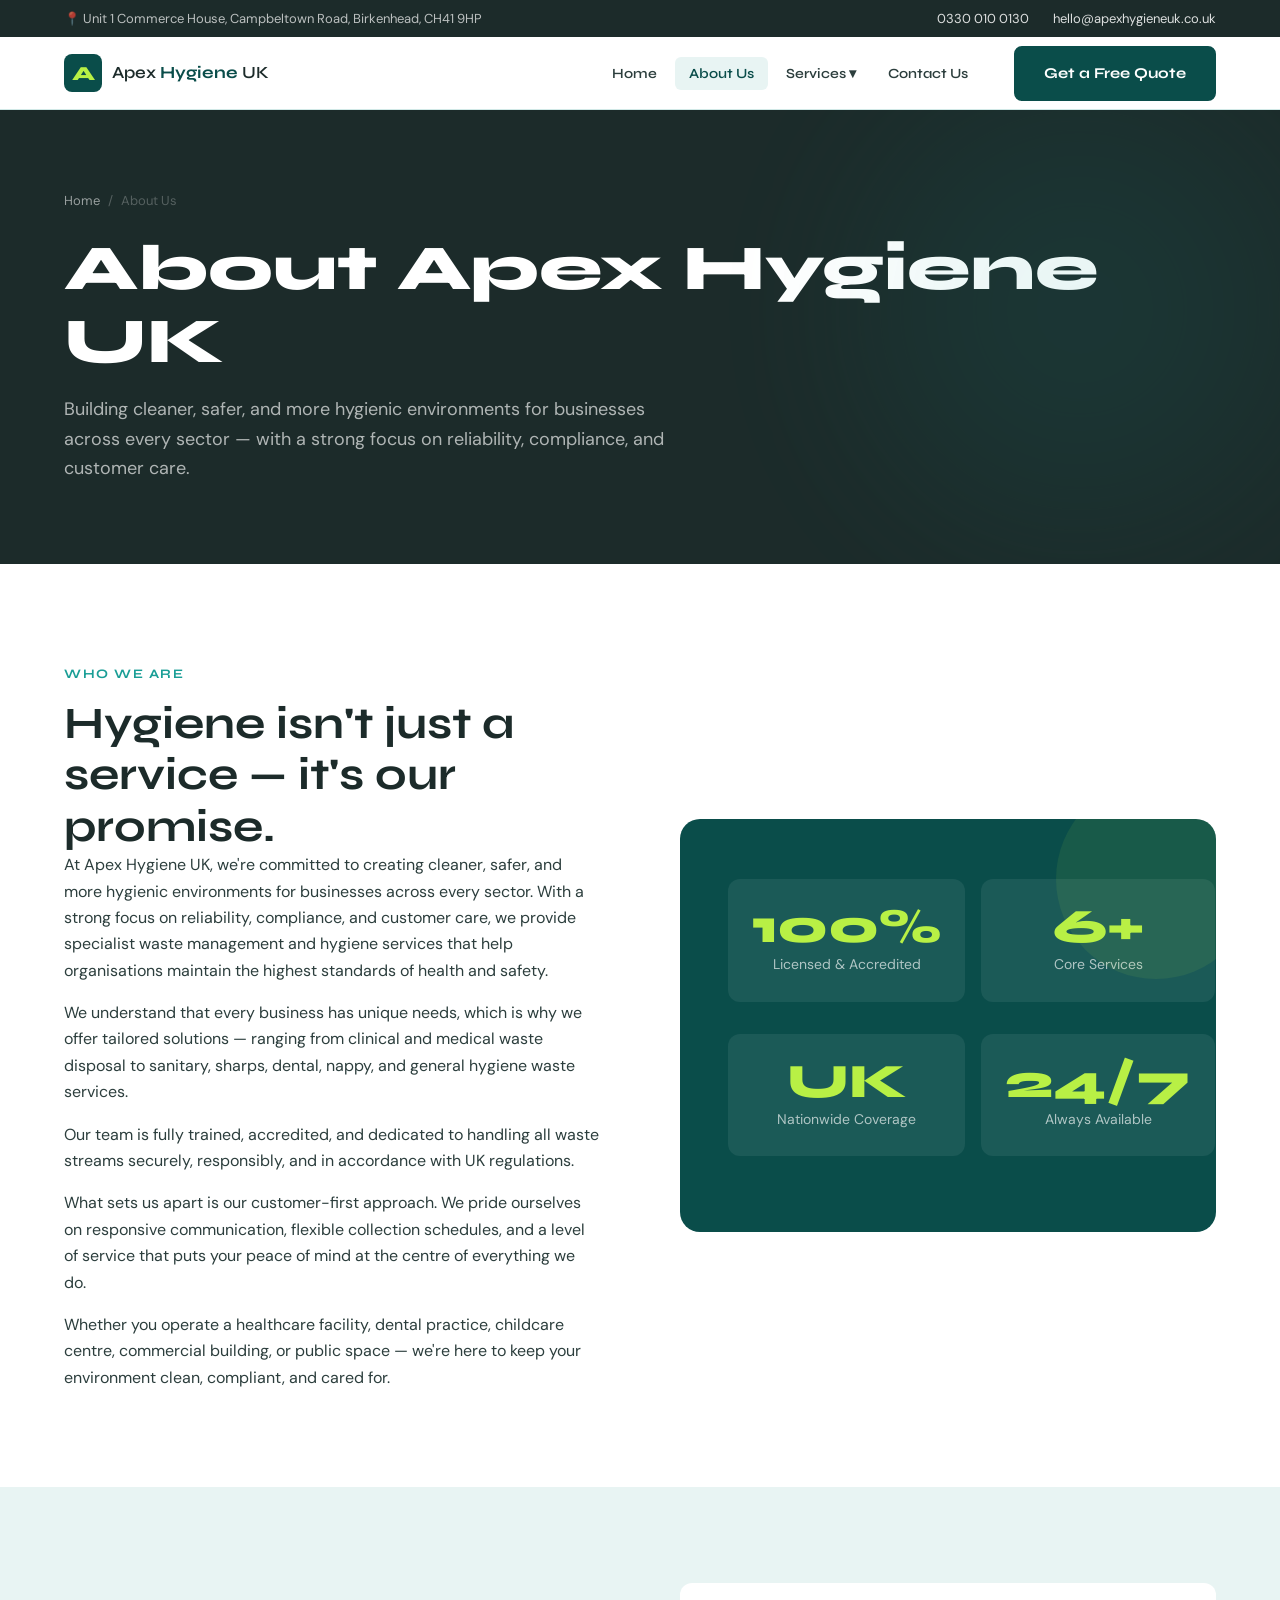
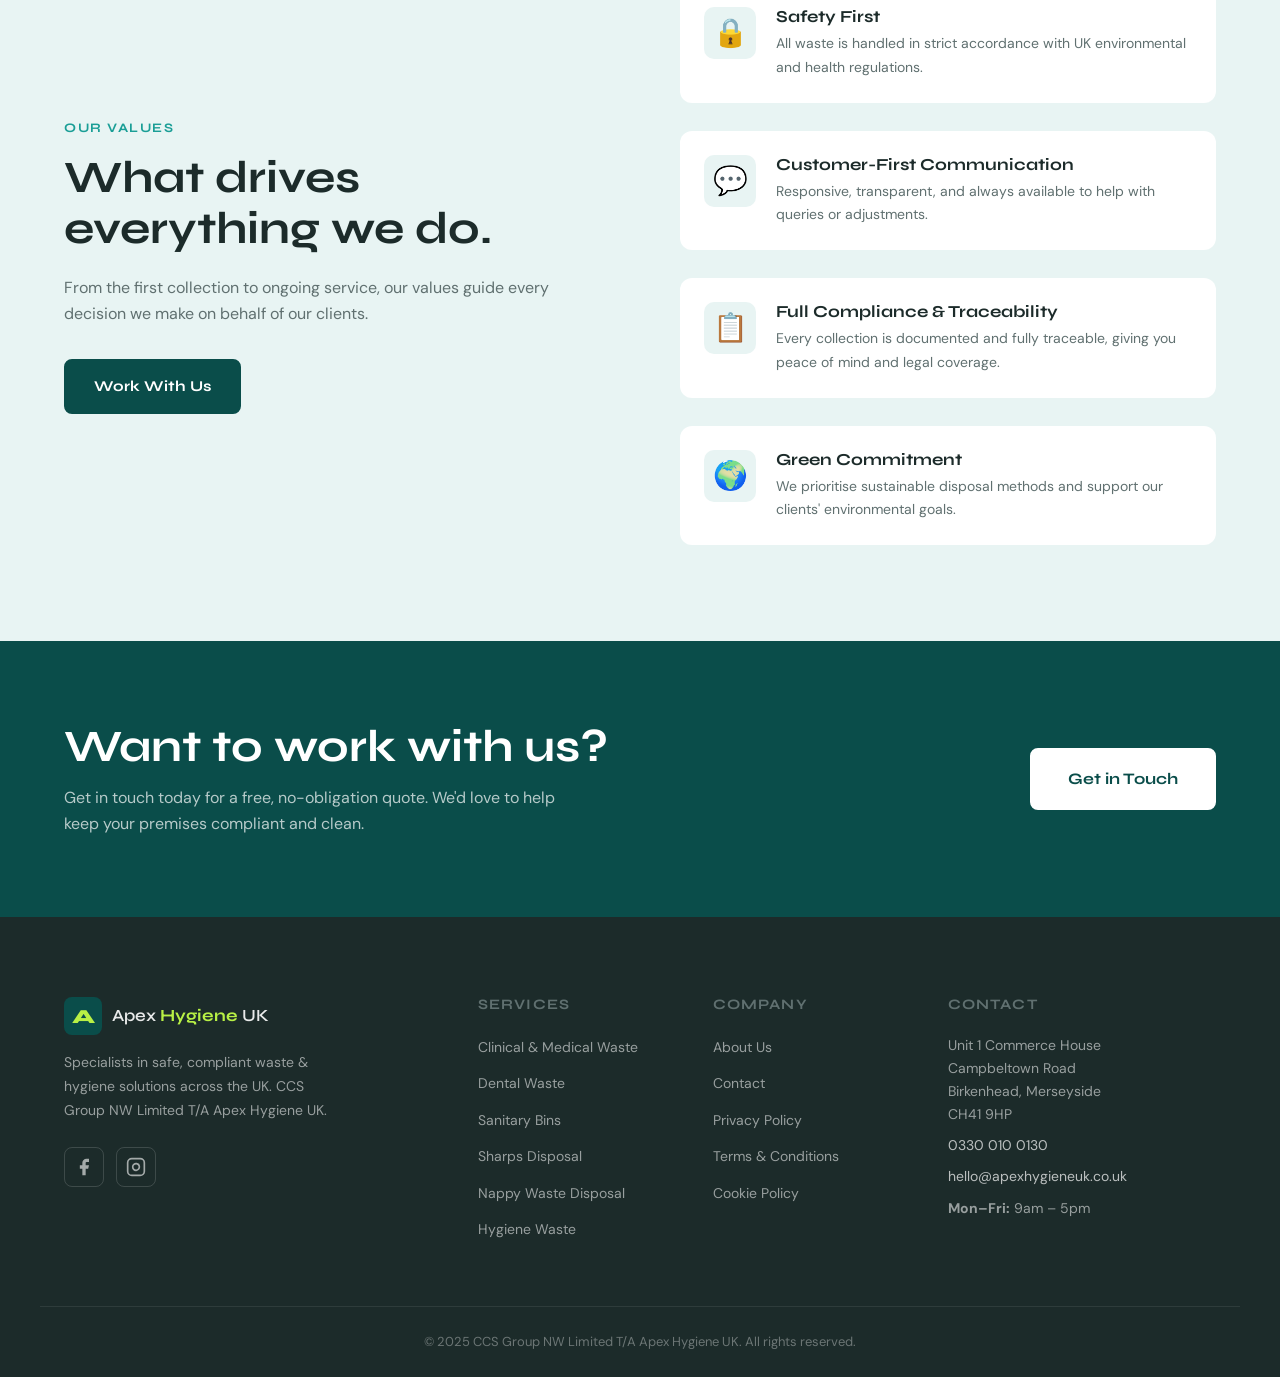
==== pages/about.html @ f3678c31 "Initial commit: Apex Hygiene UK website Static HTML/CSS/JS website with homepage, 6 service pages, a" ====
<!DOCTYPE html>
<html lang="en">
<head>
  <meta charset="UTF-8" />
  <meta name="viewport" content="width=device-width, initial-scale=1.0" />
  <title>About Us – Apex Hygiene UK</title>
  <meta name="description" content="At Apex Hygiene UK, we're committed to creating cleaner, safer, and more hygienic environments for businesses across every sector." />
  <link rel="preconnect" href="https://fonts.googleapis.com" />
  <link rel="preconnect" href="https://fonts.gstatic.com" crossorigin />
  <link href="https://fonts.googleapis.com/css2?family=Syne:wght@400;600;700;800&family=DM+Sans:wght@300;400;500&display=swap" rel="stylesheet" />
  <link rel="stylesheet" href="../css/style.css" />
</head>
<body>

  <div class="topbar">
    <div class="container topbar__inner">
      <span>📍 Unit 1 Commerce House, Campbeltown Road, Birkenhead, CH41 9HP</span>
      <span class="topbar__right">
        <a href="tel:03300100130">0330 010 0130</a>
        <a href="mailto:hello@apexhygieneuk.co.uk">hello@apexhygieneuk.co.uk</a>
      </span>
    </div>
  </div>

  <header class="header" id="header">
    <div class="container header__inner">
      <a href="../index.html" class="logo">
        <span class="logo__mark">A</span>
        <span class="logo__text">Apex <strong>Hygiene</strong> UK</span>
      </a>
      <nav class="nav" id="nav">
        <ul class="nav__list">
          <li><a href="../index.html" class="nav__link">Home</a></li>
          <li><a href="about.html" class="nav__link active">About Us</a></li>
          <li class="nav__dropdown">
            <button class="nav__link nav__drop-btn">Services <span>▾</span></button>
            <ul class="dropdown">
              <li><a href="clinical-medical-waste.html">Clinical &amp; Medical Waste</a></li>
              <li><a href="dental-waste.html">Dental Waste</a></li>
              <li><a href="sanitary-bins.html">Sanitary Bins</a></li>
              <li><a href="sharps-disposal.html">Sharps Disposal</a></li>
              <li><a href="nappy-waste.html">Nappy Waste Disposal</a></li>
              <li><a href="hygiene-waste.html">Hygiene Waste</a></li>
            </ul>
          </li>
          <li><a href="contact.html" class="nav__link">Contact Us</a></li>
        </ul>
      </nav>
      <a href="contact.html" class="btn btn--primary">Get a Free Quote</a>
      <button class="hamburger" id="hamburger" aria-label="Open menu">
        <span></span><span></span><span></span>
      </button>
    </div>
  </header>

  <section class="page-hero">
    <div class="container">
      <div class="breadcrumb">
        <a href="../index.html">Home</a>
        <span>/</span>
        <span>About Us</span>
      </div>
      <h1>About Apex Hygiene UK</h1>
      <p>Building cleaner, safer, and more hygienic environments for businesses across every sector — with a strong focus on reliability, compliance, and customer care.</p>
    </div>
  </section>

  <section class="about-section">
    <div class="container">
      <div class="about-grid animate-in">
        <div class="about-text">
          <span class="eyebrow">Who We Are</span>
          <h2>Hygiene isn't just a service — it's our promise.</h2>
          <p>At Apex Hygiene UK, we're committed to creating cleaner, safer, and more hygienic environments for businesses across every sector. With a strong focus on reliability, compliance, and customer care, we provide specialist waste management and hygiene services that help organisations maintain the highest standards of health and safety.</p>
          <p>We understand that every business has unique needs, which is why we offer tailored solutions — ranging from clinical and medical waste disposal to sanitary, sharps, dental, nappy, and general hygiene waste services.</p>
          <p>Our team is fully trained, accredited, and dedicated to handling all waste streams securely, responsibly, and in accordance with UK regulations.</p>
          <p>What sets us apart is our customer-first approach. We pride ourselves on responsive communication, flexible collection schedules, and a level of service that puts your peace of mind at the centre of everything we do.</p>
          <p>Whether you operate a healthcare facility, dental practice, childcare centre, commercial building, or public space — we're here to keep your environment clean, compliant, and cared for.</p>
        </div>
        <div class="about-visual">
          <div class="about-stats-row">
            <div class="about-visual__stat">
              <strong>100%</strong>
              <span>Licensed &amp; Accredited</span>
            </div>
            <div class="about-visual__stat">
              <strong>6+</strong>
              <span>Core Services</span>
            </div>
            <div class="about-visual__stat">
              <strong>UK</strong>
              <span>Nationwide Coverage</span>
            </div>
            <div class="about-visual__stat">
              <strong>24/7</strong>
              <span>Always Available</span>
            </div>
          </div>
        </div>
      </div>
    </div>
  </section>

  <section class="section why-us">
    <div class="container why-us__inner">
      <div class="why-us__text">
        <span class="eyebrow">Our Values</span>
        <h2>What drives everything we do.</h2>
        <p>From the first collection to ongoing service, our values guide every decision we make on behalf of our clients.</p>
        <a href="contact.html" class="btn btn--primary">Work With Us</a>
      </div>
      <div class="why-us__features">
        <div class="feature animate-in">
          <div class="feature__icon">🔒</div>
          <div>
            <h4>Safety First</h4>
            <p>All waste is handled in strict accordance with UK environmental and health regulations.</p>
          </div>
        </div>
        <div class="feature animate-in">
          <div class="feature__icon">💬</div>
          <div>
            <h4>Customer-First Communication</h4>
            <p>Responsive, transparent, and always available to help with queries or adjustments.</p>
          </div>
        </div>
        <div class="feature animate-in">
          <div class="feature__icon">📋</div>
          <div>
            <h4>Full Compliance &amp; Traceability</h4>
            <p>Every collection is documented and fully traceable, giving you peace of mind and legal coverage.</p>
          </div>
        </div>
        <div class="feature animate-in">
          <div class="feature__icon">🌍</div>
          <div>
            <h4>Green Commitment</h4>
            <p>We prioritise sustainable disposal methods and support our clients' environmental goals.</p>
          </div>
        </div>
      </div>
    </div>
  </section>

  <section class="cta-banner">
    <div class="container cta-banner__inner">
      <div>
        <h2>Want to work with us?</h2>
        <p>Get in touch today for a free, no-obligation quote. We'd love to help keep your premises compliant and clean.</p>
      </div>
      <a href="contact.html" class="btn btn--white btn--lg">Get in Touch</a>
    </div>
  </section>

  <footer class="footer">
    <div class="container footer__inner">
      <div class="footer__brand">
        <a href="../index.html" class="logo logo--light">
          <span class="logo__mark">A</span>
          <span class="logo__text">Apex <strong>Hygiene</strong> UK</span>
        </a>
        <p>Specialists in safe, compliant waste &amp; hygiene solutions across the UK. CCS Group NW Limited T/A Apex Hygiene UK.</p>
        <div class="footer__social">
          <a href="https://facebook.com/" target="_blank" rel="noopener" aria-label="Facebook">
            <svg width="20" height="20" viewBox="0 0 24 24" fill="currentColor"><path d="M18 2h-3a5 5 0 00-5 5v3H7v4h3v8h4v-8h3l1-4h-4V7a1 1 0 011-1h3z"/></svg>
          </a>
          <a href="https://instagram.com/" target="_blank" rel="noopener" aria-label="Instagram">
            <svg width="20" height="20" viewBox="0 0 24 24" fill="none" stroke="currentColor" stroke-width="2"><rect x="2" y="2" width="20" height="20" rx="5" ry="5"/><path d="M16 11.37A4 4 0 1112.63 8 4 4 0 0116 11.37z"/><line x1="17.5" y1="6.5" x2="17.51" y2="6.5"/></svg>
          </a>
        </div>
      </div>
      <div class="footer__col">
        <h5>Services</h5>
        <ul>
          <li><a href="clinical-medical-waste.html">Clinical &amp; Medical Waste</a></li>
          <li><a href="dental-waste.html">Dental Waste</a></li>
          <li><a href="sanitary-bins.html">Sanitary Bins</a></li>
          <li><a href="sharps-disposal.html">Sharps Disposal</a></li>
          <li><a href="nappy-waste.html">Nappy Waste Disposal</a></li>
          <li><a href="hygiene-waste.html">Hygiene Waste</a></li>
        </ul>
      </div>
      <div class="footer__col">
        <h5>Company</h5>
        <ul>
          <li><a href="about.html">About Us</a></li>
          <li><a href="contact.html">Contact</a></li>
          <li><a href="privacy-policy.html">Privacy Policy</a></li>
          <li><a href="terms.html">Terms &amp; Conditions</a></li>
          <li><a href="cookie-policy.html">Cookie Policy</a></li>
        </ul>
      </div>
      <div class="footer__col">
        <h5>Contact</h5>
        <address>
          <p>Unit 1 Commerce House<br />Campbeltown Road<br />Birkenhead, Merseyside<br />CH41 9HP</p>
          <p><a href="tel:03300100130">0330 010 0130</a></p>
          <p><a href="mailto:hello@apexhygieneuk.co.uk">hello@apexhygieneuk.co.uk</a></p>
          <p><strong>Mon–Fri:</strong> 9am – 5pm</p>
        </address>
      </div>
    </div>
    <div class="footer__bottom">
      <div class="container">
        <p>© 2025 CCS Group NW Limited T/A Apex Hygiene UK. All rights reserved.</p>
      </div>
    </div>
  </footer>

  <script src="../js/main.js"></script>
</body>
</html>
---- css/style.css ----
/* ============================================
   APEX HYGIENE UK — Main Stylesheet
   Aesthetic: Clean authority meets environmental trust
   Fonts: Syne (headings) + DM Sans (body)
   Palette: Deep teal / slate / white / lime accent
============================================ */

:root {
  --teal:       #0a4d4a;
  --teal-mid:   #0d6b66;
  --teal-light: #1a9e96;
  --lime:       #b8f045;
  --slate:      #1c2b2a;
  --mist:       #e8f4f3;
  --white:      #ffffff;
  --text:       #2c3e3d;
  --text-muted: #607070;
  --border:     #d0e8e6;

  --font-display: 'Syne', sans-serif;
  --font-body:    'DM Sans', sans-serif;

  --radius:   12px;
  --radius-lg: 20px;
  --shadow:   0 4px 24px rgba(10,77,74,0.10);
  --shadow-lg: 0 16px 56px rgba(10,77,74,0.16);

  --max-w: 1200px;
  --transition: 0.22s ease;
}

/* RESET */
*, *::before, *::after { box-sizing: border-box; margin: 0; padding: 0; }
html { scroll-behavior: smooth; }
body {
  font-family: var(--font-body);
  font-size: 16px;
  line-height: 1.65;
  color: var(--text);
  background: var(--white);
  -webkit-font-smoothing: antialiased;
}
img { display: block; max-width: 100%; }
a { color: inherit; text-decoration: none; }
address { font-style: normal; }
ul { list-style: none; }

/* UTILS */
.container {
  width: 100%;
  max-width: var(--max-w);
  margin: 0 auto;
  padding: 0 24px;
}
.section { padding: 96px 0; }
.eyebrow {
  display: inline-block;
  font-family: var(--font-display);
  font-size: 13px;
  font-weight: 700;
  letter-spacing: 0.12em;
  text-transform: uppercase;
  color: var(--teal-light);
  margin-bottom: 12px;
}
.section__header {
  text-align: center;
  max-width: 640px;
  margin: 0 auto 64px;
}
.section__header h2 { margin-bottom: 16px; }
.section__header p { color: var(--text-muted); font-size: 17px; }

/* TYPOGRAPHY */
h1, h2, h3, h4, h5 {
  font-family: var(--font-display);
  line-height: 1.15;
  color: var(--slate);
}
h1 { font-size: clamp(2.4rem, 5vw, 4rem); font-weight: 800; }
h2 { font-size: clamp(1.8rem, 3.5vw, 2.8rem); font-weight: 700; }
h3 { font-size: 1.25rem; font-weight: 700; }
h4 { font-size: 1.05rem; font-weight: 700; }
h5 { font-size: 0.9rem; font-weight: 700; letter-spacing: 0.08em; text-transform: uppercase; color: var(--text-muted); margin-bottom: 20px; }
p { margin-bottom: 1em; }
p:last-child { margin-bottom: 0; }

/* BUTTONS */
.btn {
  display: inline-flex;
  align-items: center;
  gap: 8px;
  font-family: var(--font-display);
  font-size: 15px;
  font-weight: 700;
  padding: 13px 28px;
  border-radius: 8px;
  border: 2px solid transparent;
  cursor: pointer;
  transition: all var(--transition);
  text-decoration: none;
  white-space: nowrap;
}
.btn--primary {
  background: var(--teal);
  color: var(--white);
  border-color: var(--teal);
}
.btn--primary:hover {
  background: var(--teal-mid);
  border-color: var(--teal-mid);
  transform: translateY(-1px);
  box-shadow: 0 8px 24px rgba(10,77,74,0.25);
}
.btn--ghost {
  background: transparent;
  color: var(--teal);
  border-color: var(--teal);
}
.btn--ghost:hover {
  background: var(--teal);
  color: var(--white);
  transform: translateY(-1px);
}
.btn--white {
  background: var(--white);
  color: var(--teal);
  border-color: var(--white);
}
.btn--white:hover {
  background: var(--lime);
  border-color: var(--lime);
  transform: translateY(-1px);
}
.btn--lg { padding: 16px 36px; font-size: 16px; }

/* ============================================
   TOP BAR
============================================ */
.topbar {
  background: var(--slate);
  color: rgba(255,255,255,0.7);
  font-size: 13px;
  padding: 8px 0;
}
.topbar__inner {
  display: flex;
  justify-content: space-between;
  align-items: center;
  flex-wrap: wrap;
  gap: 8px;
}
.topbar__right { display: flex; gap: 24px; }
.topbar a { color: rgba(255,255,255,0.85); }
.topbar a:hover { color: var(--lime); }

/* ============================================
   HEADER / NAV
============================================ */
.header {
  position: sticky;
  top: 0;
  z-index: 100;
  background: var(--white);
  border-bottom: 1px solid var(--border);
  transition: box-shadow var(--transition);
}
.header.scrolled { box-shadow: var(--shadow); }
.header__inner {
  display: flex;
  align-items: center;
  gap: 32px;
  height: 72px;
}

/* Logo */
.logo {
  display: flex;
  align-items: center;
  gap: 10px;
  text-decoration: none;
  flex-shrink: 0;
}
.logo__mark {
  width: 38px; height: 38px;
  background: var(--teal);
  color: var(--lime);
  font-family: var(--font-display);
  font-size: 20px;
  font-weight: 800;
  display: flex;
  align-items: center;
  justify-content: center;
  border-radius: 8px;
}
.logo__text {
  font-family: var(--font-display);
  font-size: 17px;
  font-weight: 600;
  color: var(--slate);
}
.logo__text strong { color: var(--teal); }
.logo--light .logo__text { color: rgba(255,255,255,0.9); }
.logo--light .logo__text strong { color: var(--lime); }

/* Nav */
.nav { margin-left: auto; }
.nav__list {
  display: flex;
  align-items: center;
  gap: 4px;
}
.nav__link {
  font-family: var(--font-display);
  font-size: 14px;
  font-weight: 600;
  color: var(--text);
  padding: 8px 14px;
  border-radius: 6px;
  transition: all var(--transition);
  background: none;
  border: none;
  cursor: pointer;
}
.nav__link:hover, .nav__link.active {
  color: var(--teal);
  background: var(--mist);
}

/* Dropdown */
.nav__dropdown { position: relative; }
.dropdown {
  position: absolute;
  top: calc(100% + 8px);
  left: 0;
  min-width: 220px;
  background: var(--white);
  border: 1px solid var(--border);
  border-radius: var(--radius);
  box-shadow: var(--shadow-lg);
  padding: 8px;
  opacity: 0;
  visibility: hidden;
  transform: translateY(-8px);
  transition: all var(--transition);
  z-index: 200;
}
.nav__dropdown:hover .dropdown,
.nav__dropdown:focus-within .dropdown {
  opacity: 1;
  visibility: visible;
  transform: translateY(0);
}
.dropdown li a {
  display: block;
  padding: 10px 14px;
  font-size: 14px;
  font-weight: 500;
  color: var(--text);
  border-radius: 6px;
  transition: all var(--transition);
}
.dropdown li a:hover {
  background: var(--mist);
  color: var(--teal);
}

.hamburger {
  display: none;
  flex-direction: column;
  gap: 5px;
  background: none;
  border: none;
  cursor: pointer;
  padding: 4px;
  margin-left: auto;
}
.hamburger span {
  display: block;
  width: 24px;
  height: 2px;
  background: var(--slate);
  border-radius: 2px;
  transition: all var(--transition);
}

/* ============================================
   HERO
============================================ */
.hero {
  position: relative;
  min-height: 90vh;
  display: flex;
  align-items: center;
  overflow: hidden;
  background: var(--slate);
  color: var(--white);
}
.hero__bg {
  position: absolute;
  inset: 0;
  overflow: hidden;
}
.hero__shape {
  position: absolute;
  border-radius: 50%;
  filter: blur(80px);
  opacity: 0.18;
}
.hero__shape--1 {
  width: 700px; height: 700px;
  background: var(--teal-light);
  top: -200px; right: -100px;
}
.hero__shape--2 {
  width: 500px; height: 500px;
  background: var(--lime);
  bottom: -200px; left: -100px;
}
.hero__grid {
  position: absolute;
  inset: 0;
  background-image:
    linear-gradient(rgba(255,255,255,0.03) 1px, transparent 1px),
    linear-gradient(90deg, rgba(255,255,255,0.03) 1px, transparent 1px);
  background-size: 60px 60px;
}
.hero__inner {
  position: relative;
  z-index: 2;
  padding: 120px 24px 100px;
  max-width: 780px;
}
.hero__badge {
  display: inline-flex;
  align-items: center;
  gap: 8px;
  background: rgba(184,240,69,0.12);
  border: 1px solid rgba(184,240,69,0.3);
  color: var(--lime);
  font-size: 13px;
  font-weight: 600;
  padding: 6px 16px;
  border-radius: 100px;
  margin-bottom: 28px;
  animation: fadeUp 0.6s ease both;
}
.hero__title {
  color: var(--white);
  margin-bottom: 24px;
  animation: fadeUp 0.6s 0.1s ease both;
}
.hero__title em {
  font-style: normal;
  color: var(--lime);
}
.hero__sub {
  font-size: 18px;
  color: rgba(255,255,255,0.72);
  max-width: 560px;
  margin-bottom: 40px;
  animation: fadeUp 0.6s 0.2s ease both;
}
.hero__ctas {
  display: flex;
  gap: 16px;
  flex-wrap: wrap;
  margin-bottom: 64px;
  animation: fadeUp 0.6s 0.3s ease both;
}
.hero__stats {
  display: flex;
  gap: 48px;
  flex-wrap: wrap;
  animation: fadeUp 0.6s 0.4s ease both;
}
.stat {
  display: flex;
  flex-direction: column;
}
.stat strong {
  font-family: var(--font-display);
  font-size: 2rem;
  font-weight: 800;
  color: var(--lime);
  line-height: 1;
}
.stat span {
  font-size: 13px;
  color: rgba(255,255,255,0.55);
  margin-top: 4px;
}
.hero__scroll {
  position: absolute;
  bottom: 40px;
  right: 48px;
  display: flex;
  flex-direction: column;
  align-items: center;
  gap: 10px;
  color: rgba(255,255,255,0.4);
  font-size: 11px;
  font-weight: 600;
  letter-spacing: 0.1em;
  text-transform: uppercase;
  z-index: 2;
}
.hero__scroll-line {
  width: 1px;
  height: 48px;
  background: linear-gradient(to bottom, rgba(255,255,255,0.4), transparent);
  animation: scrollLine 1.8s ease-in-out infinite;
}
@keyframes scrollLine {
  0%, 100% { transform: scaleY(1); opacity: 0.4; }
  50% { transform: scaleY(1.3); opacity: 0.9; }
}

/* ============================================
   SERVICES
============================================ */
.services { background: var(--white); }
.services__grid {
  display: grid;
  grid-template-columns: repeat(3, 1fr);
  gap: 24px;
}
.service-card {
  display: flex;
  flex-direction: column;
  padding: 36px 32px;
  border: 1px solid var(--border);
  border-radius: var(--radius-lg);
  background: var(--white);
  transition: all var(--transition);
  text-decoration: none;
  color: var(--text);
  position: relative;
  overflow: hidden;
}
.service-card::before {
  content: '';
  position: absolute;
  bottom: 0; left: 0; right: 0;
  height: 3px;
  background: var(--teal-light);
  transform: scaleX(0);
  transition: transform var(--transition);
  transform-origin: left;
}
.service-card:hover {
  box-shadow: var(--shadow-lg);
  transform: translateY(-4px);
  border-color: var(--teal-light);
}
.service-card:hover::before { transform: scaleX(1); }
.service-card--accent {
  background: var(--teal);
  border-color: var(--teal);
  color: var(--white);
}
.service-card--accent h3 { color: var(--white); }
.service-card--accent p { color: rgba(255,255,255,0.75); }
.service-card--accent .service-card__link { color: var(--lime); }
.service-card--accent::before { background: var(--lime); }
.service-card__icon {
  font-size: 32px;
  margin-bottom: 20px;
}
.service-card h3 { margin-bottom: 12px; }
.service-card p { font-size: 15px; color: var(--text-muted); flex: 1; margin-bottom: 20px; }
.service-card--accent p { color: rgba(255,255,255,0.75); }
.service-card__link {
  font-family: var(--font-display);
  font-size: 14px;
  font-weight: 700;
  color: var(--teal);
  transition: gap var(--transition);
}

/* ============================================
   WHY CHOOSE
============================================ */
.why-us { background: var(--mist); }
.why-us__inner {
  display: grid;
  grid-template-columns: 1fr 1fr;
  gap: 80px;
  align-items: center;
}
.why-us__text h2 { margin-bottom: 20px; }
.why-us__text p { color: var(--text-muted); margin-bottom: 32px; }
.why-us__features { display: flex; flex-direction: column; gap: 28px; }
.feature {
  display: flex;
  gap: 20px;
  align-items: flex-start;
  padding: 24px;
  background: var(--white);
  border-radius: var(--radius);
  transition: all var(--transition);
}
.feature:hover {
  box-shadow: var(--shadow);
  transform: translateX(4px);
}
.feature__icon {
  font-size: 28px;
  flex-shrink: 0;
  width: 52px; height: 52px;
  display: flex; align-items: center; justify-content: center;
  background: var(--mist);
  border-radius: 10px;
}
.feature h4 { margin-bottom: 6px; }
.feature p { font-size: 14px; color: var(--text-muted); margin: 0; }

/* ============================================
   CTA BANNER
============================================ */
.cta-banner {
  background: var(--teal);
  padding: 80px 0;
}
.cta-banner__inner {
  display: flex;
  align-items: center;
  justify-content: space-between;
  gap: 40px;
  flex-wrap: wrap;
}
.cta-banner h2 { color: var(--white); margin-bottom: 12px; }
.cta-banner p { color: rgba(255,255,255,0.7); max-width: 520px; font-size: 16px; }

/* ============================================
   TESTIMONIALS
============================================ */
.testimonials { background: var(--white); }
.testimonials__grid {
  display: grid;
  grid-template-columns: repeat(2, 1fr);
  gap: 24px;
}
.testimonial {
  padding: 36px;
  border: 1px solid var(--border);
  border-radius: var(--radius-lg);
  background: var(--white);
  transition: all var(--transition);
}
.testimonial:hover {
  box-shadow: var(--shadow);
  border-color: var(--teal-light);
}
.testimonial--featured {
  background: var(--teal);
  border-color: var(--teal);
  color: var(--white);
}
.testimonial--featured p { color: rgba(255,255,255,0.85); }
.testimonial__stars {
  color: #fbbf24;
  font-size: 18px;
  margin-bottom: 16px;
  letter-spacing: 2px;
}
.testimonial--featured .testimonial__stars { color: var(--lime); }
.testimonial p {
  font-size: 15px;
  line-height: 1.7;
  color: var(--text);
  margin-bottom: 20px;
}
.testimonial__author {
  font-size: 13px;
  font-weight: 600;
  font-family: var(--font-display);
  color: var(--text-muted);
}
.testimonial--featured .testimonial__author { color: rgba(255,255,255,0.6); }

/* ============================================
   FOOTER
============================================ */
.footer {
  background: var(--slate);
  color: rgba(255,255,255,0.7);
  padding: 80px 0 0;
}
.footer__inner {
  display: grid;
  grid-template-columns: 2fr 1fr 1fr 1.5fr;
  gap: 56px;
  padding-bottom: 64px;
  border-bottom: 1px solid rgba(255,255,255,0.08);
}
.footer__brand p {
  font-size: 14px;
  color: rgba(255,255,255,0.55);
  margin: 16px 0 24px;
  max-width: 280px;
  line-height: 1.7;
}
.footer__social {
  display: flex;
  gap: 12px;
}
.footer__social a {
  width: 40px; height: 40px;
  display: flex; align-items: center; justify-content: center;
  border: 1px solid rgba(255,255,255,0.15);
  border-radius: 8px;
  color: rgba(255,255,255,0.6);
  transition: all var(--transition);
}
.footer__social a:hover {
  background: var(--teal);
  border-color: var(--teal);
  color: var(--white);
}
.footer__col ul { display: flex; flex-direction: column; gap: 10px; }
.footer__col li a {
  font-size: 14px;
  color: rgba(255,255,255,0.55);
  transition: color var(--transition);
}
.footer__col li a:hover { color: var(--lime); }
.footer__col address p { font-size: 14px; color: rgba(255,255,255,0.55); margin-bottom: 8px; }
.footer__col address a { color: rgba(255,255,255,0.7); }
.footer__col address a:hover { color: var(--lime); }
.footer__bottom {
  padding: 24px 0;
  text-align: center;
  font-size: 13px;
  color: rgba(255,255,255,0.35);
}

/* ============================================
   PAGE HERO (inner pages)
============================================ */
.page-hero {
  background: var(--slate);
  color: var(--white);
  padding: 80px 0;
  position: relative;
  overflow: hidden;
}
.page-hero::after {
  content: '';
  position: absolute;
  top: 0; right: 0;
  width: 400px; height: 400px;
  background: var(--teal-light);
  border-radius: 50%;
  filter: blur(100px);
  opacity: 0.1;
}
.page-hero .breadcrumb {
  display: flex;
  gap: 8px;
  align-items: center;
  font-size: 13px;
  color: rgba(255,255,255,0.45);
  margin-bottom: 20px;
}
.page-hero .breadcrumb a { color: rgba(255,255,255,0.55); }
.page-hero .breadcrumb a:hover { color: var(--lime); }
.page-hero .breadcrumb span { color: rgba(255,255,255,0.25); }
.page-hero h1 { color: var(--white); }
.page-hero p { color: rgba(255,255,255,0.65); max-width: 600px; font-size: 18px; margin-top: 16px; }

/* ============================================
   SERVICE PAGE
============================================ */
.service-page { padding: 96px 0; }
.service-page__inner {
  display: grid;
  grid-template-columns: 1fr 380px;
  gap: 64px;
  align-items: start;
}
.service-content h2 { margin: 40px 0 16px; }
.service-content h2:first-child { margin-top: 0; }
.service-content p { font-size: 16px; color: var(--text-muted); margin-bottom: 20px; }
.service-content ul {
  list-style: none;
  display: flex;
  flex-direction: column;
  gap: 12px;
  margin-bottom: 32px;
}
.service-content ul li {
  display: flex;
  align-items: flex-start;
  gap: 12px;
  font-size: 15px;
  color: var(--text);
}
.service-content ul li::before {
  content: '✓';
  width: 22px; height: 22px;
  background: var(--teal);
  color: var(--white);
  border-radius: 50%;
  display: flex; align-items: center; justify-content: center;
  font-size: 12px;
  font-weight: 700;
  flex-shrink: 0;
  margin-top: 2px;
}
.service-sidebar {
  position: sticky;
  top: 100px;
}
.sidebar-card {
  background: var(--teal);
  color: var(--white);
  padding: 36px;
  border-radius: var(--radius-lg);
  margin-bottom: 24px;
}
.sidebar-card h4 { color: var(--lime); margin-bottom: 16px; font-size: 11px; letter-spacing: 0.12em; text-transform: uppercase; }
.sidebar-card p { color: rgba(255,255,255,0.75); font-size: 15px; margin-bottom: 24px; }
.sidebar-card .btn { width: 100%; justify-content: center; }
.sidebar-links {
  background: var(--mist);
  padding: 32px;
  border-radius: var(--radius-lg);
}
.sidebar-links h5 { margin-bottom: 16px; color: var(--text-muted); }
.sidebar-links ul { display: flex; flex-direction: column; gap: 8px; }
.sidebar-links li a {
  display: flex;
  align-items: center;
  gap: 10px;
  padding: 10px 14px;
  border-radius: 8px;
  font-size: 14px;
  color: var(--text);
  transition: all var(--transition);
}
.sidebar-links li a:hover {
  background: var(--white);
  color: var(--teal);
}
.sidebar-links li a.active {
  background: var(--teal);
  color: var(--white);
}

/* ============================================
   CONTACT PAGE
============================================ */
.contact-page { padding: 96px 0; }
.contact-page__inner {
  display: grid;
  grid-template-columns: 1fr 1.2fr;
  gap: 64px;
}
.contact-info h2 { margin-bottom: 16px; }
.contact-info p { color: var(--text-muted); margin-bottom: 40px; }
.contact-detail {
  display: flex;
  gap: 16px;
  align-items: flex-start;
  margin-bottom: 28px;
}
.contact-detail__icon {
  width: 48px; height: 48px;
  background: var(--mist);
  border-radius: 12px;
  display: flex; align-items: center; justify-content: center;
  font-size: 22px;
  flex-shrink: 0;
}
.contact-detail h4 { margin-bottom: 4px; font-size: 14px; }
.contact-detail p { font-size: 15px; color: var(--text-muted); margin: 0; }
.contact-detail a { color: var(--teal); }
.contact-form {
  background: var(--white);
  padding: 48px;
  border-radius: var(--radius-lg);
  box-shadow: var(--shadow-lg);
  border: 1px solid var(--border);
}
.contact-form h3 { margin-bottom: 32px; }
.form-group { margin-bottom: 20px; }
.form-group label {
  display: block;
  font-size: 13px;
  font-weight: 600;
  font-family: var(--font-display);
  color: var(--text);
  margin-bottom: 8px;
}
.form-group input,
.form-group select,
.form-group textarea {
  width: 100%;
  padding: 13px 16px;
  border: 1px solid var(--border);
  border-radius: 8px;
  font-family: var(--font-body);
  font-size: 15px;
  color: var(--text);
  background: var(--white);
  transition: border-color var(--transition);
  outline: none;
}
.form-group input:focus,
.form-group select:focus,
.form-group textarea:focus {
  border-color: var(--teal);
  box-shadow: 0 0 0 3px rgba(10,77,74,0.08);
}
.form-group textarea { resize: vertical; min-height: 120px; }
.form-row { display: grid; grid-template-columns: 1fr 1fr; gap: 16px; }

/* ============================================
   ABOUT PAGE
============================================ */
.about-section { padding: 96px 0; }
.about-grid {
  display: grid;
  grid-template-columns: 1fr 1fr;
  gap: 80px;
  align-items: center;
}
.about-visual {
  background: var(--teal);
  border-radius: var(--radius-lg);
  padding: 60px 48px;
  color: var(--white);
  position: relative;
  overflow: hidden;
}
.about-visual::before {
  content: '';
  position: absolute;
  top: -40px; right: -40px;
  width: 200px; height: 200px;
  background: var(--lime);
  opacity: 0.08;
  border-radius: 50%;
}
.about-visual__stat {
  text-align: center;
  padding: 24px;
  border-radius: var(--radius);
  background: rgba(255,255,255,0.07);
  margin-bottom: 16px;
}
.about-visual__stat strong {
  display: block;
  font-family: var(--font-display);
  font-size: 3rem;
  font-weight: 800;
  color: var(--lime);
  line-height: 1;
}
.about-visual__stat span { font-size: 14px; color: rgba(255,255,255,0.65); }
.about-stats-row {
  display: grid;
  grid-template-columns: 1fr 1fr;
  gap: 16px;
}

/* ============================================
   ANIMATIONS
============================================ */
@keyframes fadeUp {
  from { opacity: 0; transform: translateY(20px); }
  to   { opacity: 1; transform: translateY(0); }
}
.animate-in {
  opacity: 0;
  transform: translateY(24px);
  transition: opacity 0.5s ease, transform 0.5s ease;
}
.animate-in.visible {
  opacity: 1;
  transform: translateY(0);
}

/* ============================================
   RESPONSIVE
============================================ */
@media (max-width: 1024px) {
  .services__grid { grid-template-columns: repeat(2, 1fr); }
  .footer__inner { grid-template-columns: 1fr 1fr; gap: 40px; }
  .why-us__inner { grid-template-columns: 1fr; gap: 48px; }
  .service-page__inner { grid-template-columns: 1fr; }
  .service-sidebar { position: static; }
}

@media (max-width: 768px) {
  .topbar { display: none; }
  .nav { display: none; }
  .nav.open {
    display: block;
    position: fixed;
    inset: 72px 0 0 0;
    background: var(--white);
    z-index: 99;
    padding: 24px;
    overflow-y: auto;
  }
  .nav.open .nav__list {
    flex-direction: column;
    align-items: flex-start;
    gap: 4px;
  }
  .nav.open .dropdown {
    position: static;
    opacity: 1;
    visibility: visible;
    transform: none;
    box-shadow: none;
    border: none;
    padding: 0 0 0 16px;
    margin-top: 4px;
  }
  .hamburger { display: flex; }
  .header .btn--primary { display: none; }
  .services__grid { grid-template-columns: 1fr; }
  .testimonials__grid { grid-template-columns: 1fr; }
  .footer__inner { grid-template-columns: 1fr; gap: 32px; }
  .contact-page__inner { grid-template-columns: 1fr; }
  .about-grid { grid-template-columns: 1fr; }
  .contact-form { padding: 32px 24px; }
  .form-row { grid-template-columns: 1fr; }
  .cta-banner__inner { flex-direction: column; text-align: center; }
  .hero__stats { gap: 32px; }
  .hero__scroll { display: none; }
}

@media (max-width: 480px) {
  .section { padding: 64px 0; }
  .hero__inner { padding: 80px 24px 60px; }
}
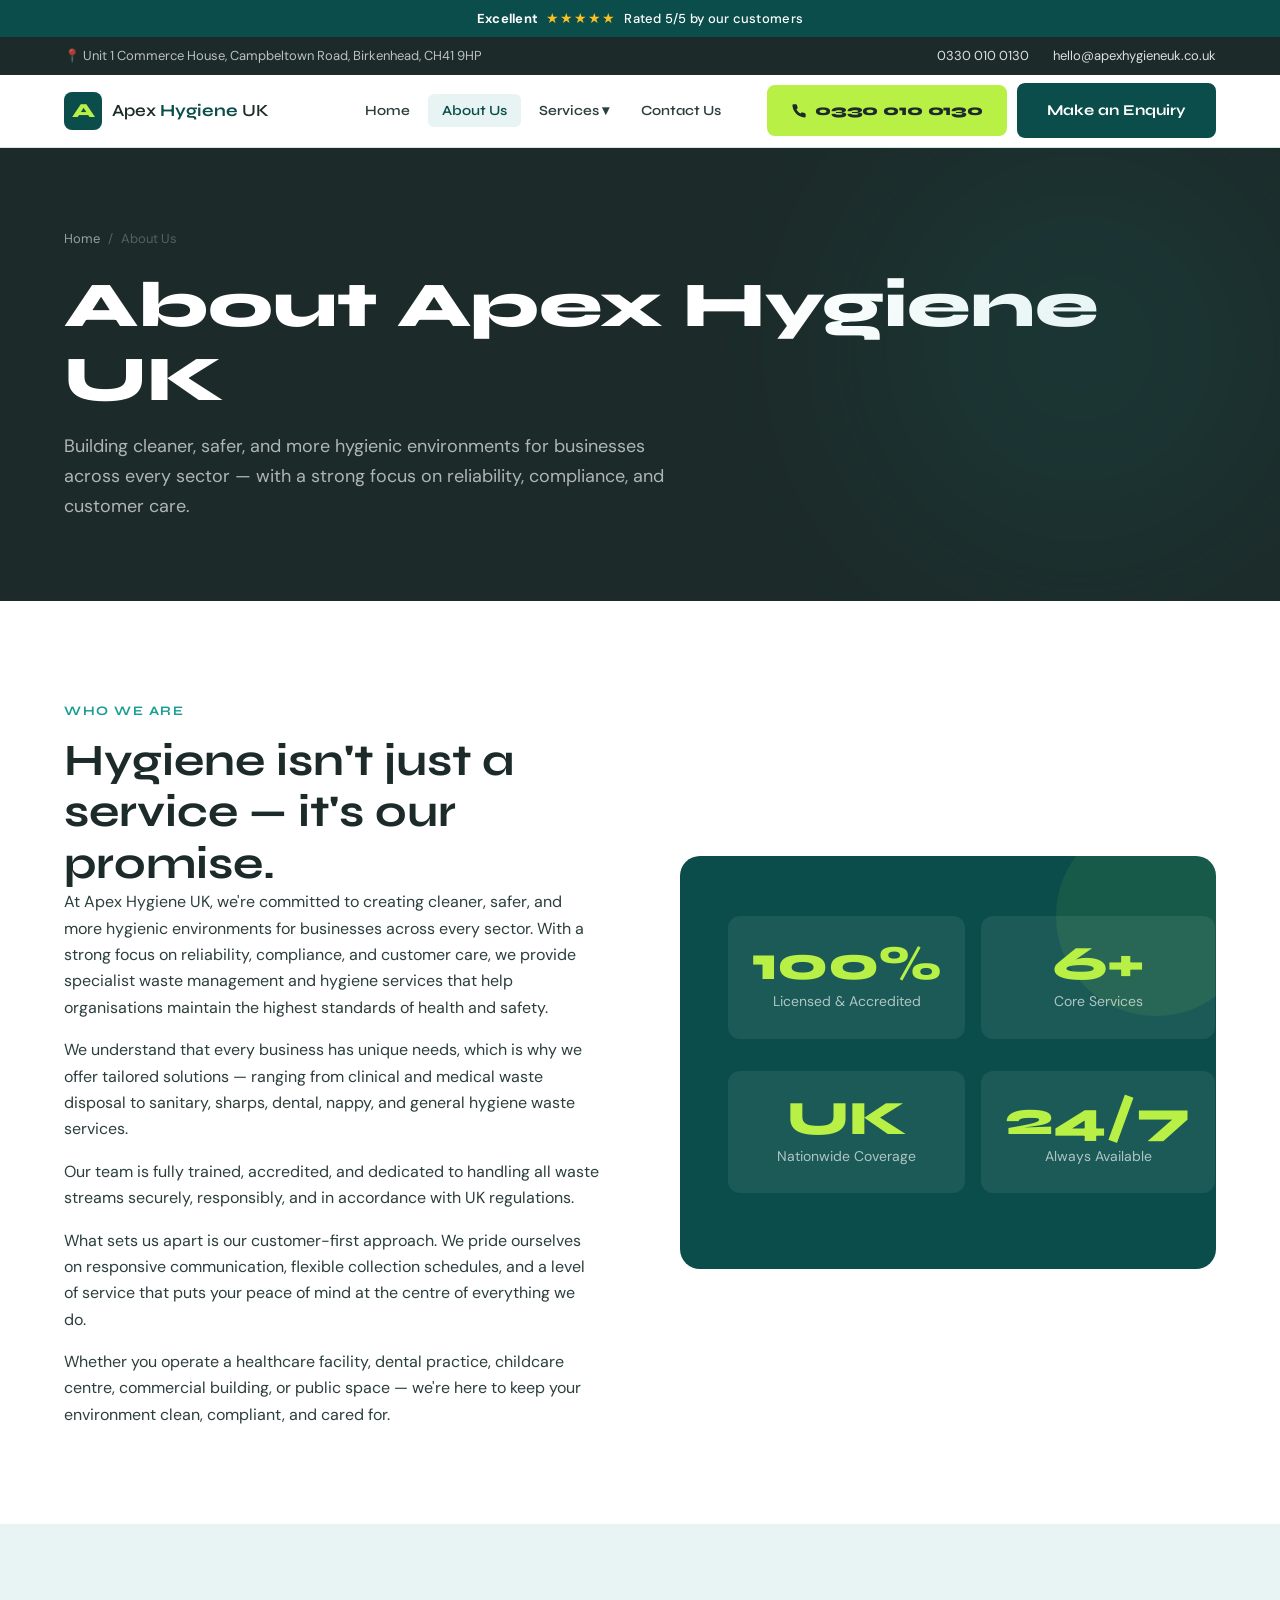
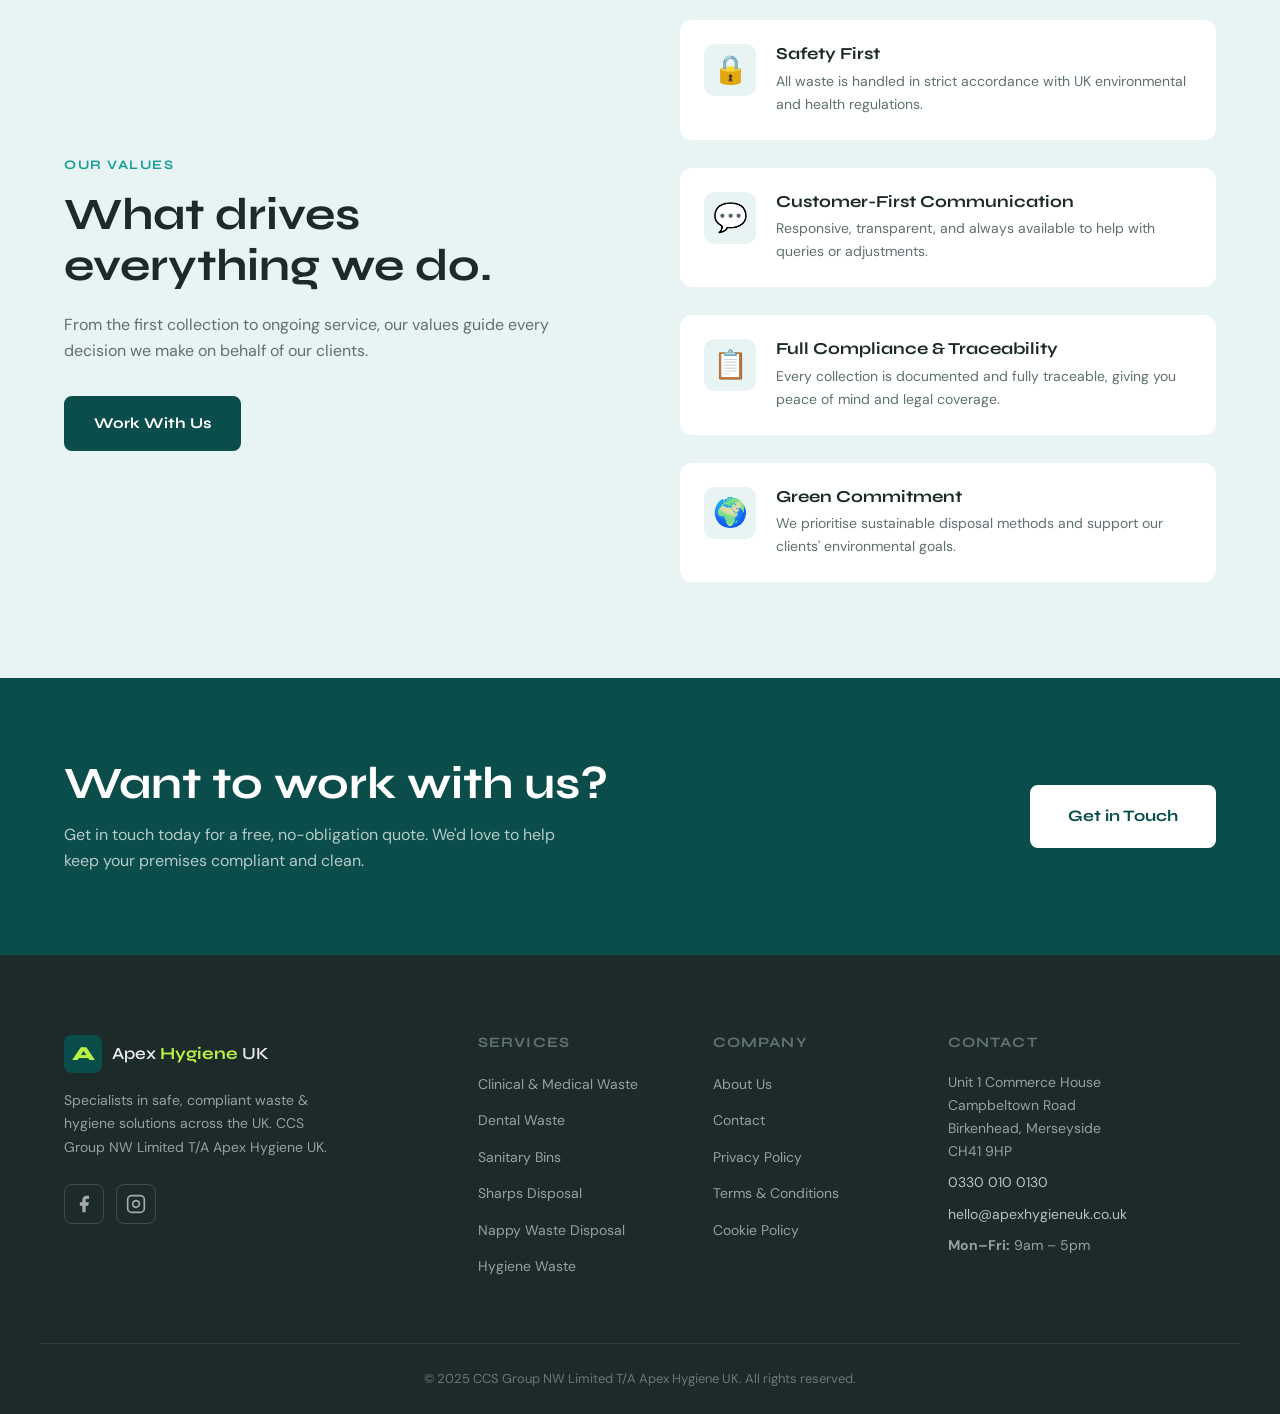
==== commit f4873310: "Add review bar, dual-CTA header, How It Works section, and FAQ accordion Inspired by Cathedral Hygie" ====
--- a/pages/about.html
+++ b/pages/about.html
@@ -11,6 +11,15 @@
   <link rel="stylesheet" href="../css/style.css" />
 </head>
 <body>
+
+  <!-- REVIEW BAR -->
+  <div class="review-bar">
+    <div class="review-bar__inner">
+      <strong>Excellent</strong>
+      <span class="review-bar__stars">★★★★★</span>
+      <span>Rated 5/5 by our customers</span>
+    </div>
+  </div>
 
   <div class="topbar">
     <div class="container topbar__inner">
@@ -46,7 +55,10 @@
           <li><a href="contact.html" class="nav__link">Contact Us</a></li>
         </ul>
       </nav>
-      <a href="contact.html" class="btn btn--primary">Get a Free Quote</a>
+      <div class="header__ctas">
+        <a href="tel:03300100130" class="btn btn--phone"><svg viewBox="0 0 24 24" width="16" height="16" fill="currentColor"><path d="M22 16.92v3a2 2 0 01-2.18 2 19.79 19.79 0 01-8.63-3.07 19.5 19.5 0 01-6-6 19.79 19.79 0 01-3.07-8.67A2 2 0 014.11 2h3a2 2 0 012 1.72c.127.96.361 1.903.7 2.81a2 2 0 01-.45 2.11L8.09 9.91a16 16 0 006 6l1.27-1.27a2 2 0 012.11-.45c.907.339 1.85.573 2.81.7A2 2 0 0122 16.92z"/></svg> 0330 010 0130</a>
+        <a href="contact.html" class="btn btn--primary">Make an Enquiry</a>
+      </div>
       <button class="hamburger" id="hamburger" aria-label="Open menu">
         <span></span><span></span><span></span>
       </button>
--- a/css/style.css
+++ b/css/style.css
@@ -133,6 +133,39 @@
   transform: translateY(-1px);
 }
 .btn--lg { padding: 16px 36px; font-size: 16px; }
+
+/* ============================================
+   REVIEW BAR (Trustpilot-style)
+============================================ */
+.review-bar {
+  background: var(--teal);
+  color: var(--white);
+  text-align: center;
+  padding: 7px 0;
+  font-size: 13px;
+  font-weight: 500;
+  letter-spacing: 0.02em;
+}
+.review-bar__inner {
+  display: flex;
+  align-items: center;
+  justify-content: center;
+  gap: 8px;
+}
+.review-bar__stars {
+  color: #fbbf24;
+  font-size: 14px;
+  letter-spacing: 1px;
+}
+.review-bar strong {
+  font-weight: 700;
+}
+.review-bar a {
+  color: var(--lime);
+  text-decoration: underline;
+  text-underline-offset: 2px;
+}
+.review-bar a:hover { opacity: 0.85; }
 
 /* ============================================
    TOP BAR
@@ -265,6 +298,34 @@
   color: var(--teal);
 }
 
+/* Header CTAs */
+.header__ctas {
+  display: flex;
+  align-items: center;
+  gap: 10px;
+  flex-shrink: 0;
+}
+.btn--phone {
+  background: var(--lime);
+  color: var(--slate);
+  border-color: var(--lime);
+  font-size: 15px;
+  font-weight: 800;
+  padding: 11px 22px;
+  letter-spacing: -0.01em;
+}
+.btn--phone:hover {
+  background: #a6d83e;
+  border-color: #a6d83e;
+  transform: translateY(-1px);
+  box-shadow: 0 8px 24px rgba(184,240,69,0.3);
+}
+.btn--phone svg {
+  width: 16px;
+  height: 16px;
+  fill: currentColor;
+}
+
 .hamburger {
   display: none;
   flex-direction: column;
@@ -866,6 +927,141 @@
 }
 
 /* ============================================
+   HOW IT WORKS
+============================================ */
+.how-it-works { background: var(--white); }
+.steps {
+  display: grid;
+  grid-template-columns: repeat(5, 1fr);
+  gap: 0;
+  position: relative;
+  counter-reset: step;
+}
+.steps::before {
+  content: '';
+  position: absolute;
+  top: 36px;
+  left: 10%;
+  right: 10%;
+  height: 2px;
+  background: var(--border);
+  z-index: 0;
+}
+.step {
+  text-align: center;
+  position: relative;
+  z-index: 1;
+  padding: 0 12px;
+}
+.step__number {
+  width: 72px;
+  height: 72px;
+  border-radius: 50%;
+  background: var(--teal);
+  color: var(--lime);
+  font-family: var(--font-display);
+  font-size: 24px;
+  font-weight: 800;
+  display: flex;
+  align-items: center;
+  justify-content: center;
+  margin: 0 auto 20px;
+  border: 4px solid var(--white);
+  box-shadow: var(--shadow);
+  transition: all var(--transition);
+}
+.step:hover .step__number {
+  transform: scale(1.1);
+  background: var(--teal-mid);
+  box-shadow: var(--shadow-lg);
+}
+.step__icon {
+  font-size: 28px;
+  margin-bottom: 8px;
+}
+.step h4 {
+  font-size: 0.95rem;
+  margin-bottom: 8px;
+}
+.step p {
+  font-size: 13px;
+  color: var(--text-muted);
+  line-height: 1.5;
+}
+
+/* ============================================
+   FAQ ACCORDION
+============================================ */
+.faq { background: var(--mist); }
+.faq__list {
+  max-width: 800px;
+  margin: 0 auto;
+  display: flex;
+  flex-direction: column;
+  gap: 12px;
+}
+.faq__item {
+  background: var(--white);
+  border-radius: var(--radius);
+  border: 1px solid var(--border);
+  overflow: hidden;
+  transition: border-color var(--transition);
+}
+.faq__item:hover {
+  border-color: var(--teal-light);
+}
+.faq__question {
+  width: 100%;
+  display: flex;
+  align-items: center;
+  justify-content: space-between;
+  padding: 20px 24px;
+  background: none;
+  border: none;
+  cursor: pointer;
+  font-family: var(--font-display);
+  font-size: 16px;
+  font-weight: 700;
+  color: var(--slate);
+  text-align: left;
+  gap: 16px;
+  transition: color var(--transition);
+}
+.faq__question:hover {
+  color: var(--teal);
+}
+.faq__icon {
+  width: 28px;
+  height: 28px;
+  border-radius: 50%;
+  background: var(--mist);
+  display: flex;
+  align-items: center;
+  justify-content: center;
+  font-size: 18px;
+  font-weight: 700;
+  color: var(--teal);
+  flex-shrink: 0;
+  transition: all var(--transition);
+}
+.faq__item.open .faq__icon {
+  background: var(--teal);
+  color: var(--white);
+  transform: rotate(45deg);
+}
+.faq__answer {
+  max-height: 0;
+  overflow: hidden;
+  transition: max-height 0.3s ease;
+}
+.faq__answer-inner {
+  padding: 0 24px 20px;
+  font-size: 15px;
+  color: var(--text-muted);
+  line-height: 1.7;
+}
+
+/* ============================================
    ANIMATIONS
 ============================================ */
 @keyframes fadeUp {
@@ -891,6 +1087,8 @@
   .why-us__inner { grid-template-columns: 1fr; gap: 48px; }
   .service-page__inner { grid-template-columns: 1fr; }
   .service-sidebar { position: static; }
+  .steps { grid-template-columns: repeat(3, 1fr); gap: 32px; }
+  .steps::before { display: none; }
 }
 
 @media (max-width: 768px) {
@@ -921,7 +1119,9 @@
     margin-top: 4px;
   }
   .hamburger { display: flex; }
-  .header .btn--primary { display: none; }
+  .header__ctas { display: none; }
+  .review-bar { font-size: 12px; }
+  .review-bar__inner { gap: 6px; }
   .services__grid { grid-template-columns: 1fr; }
   .testimonials__grid { grid-template-columns: 1fr; }
   .footer__inner { grid-template-columns: 1fr; gap: 32px; }
@@ -932,9 +1132,11 @@
   .cta-banner__inner { flex-direction: column; text-align: center; }
   .hero__stats { gap: 32px; }
   .hero__scroll { display: none; }
+  .steps { grid-template-columns: repeat(2, 1fr); gap: 24px; }
 }
 
 @media (max-width: 480px) {
+  .steps { grid-template-columns: 1fr; gap: 20px; }
   .section { padding: 64px 0; }
   .hero__inner { padding: 80px 24px 60px; }
 }
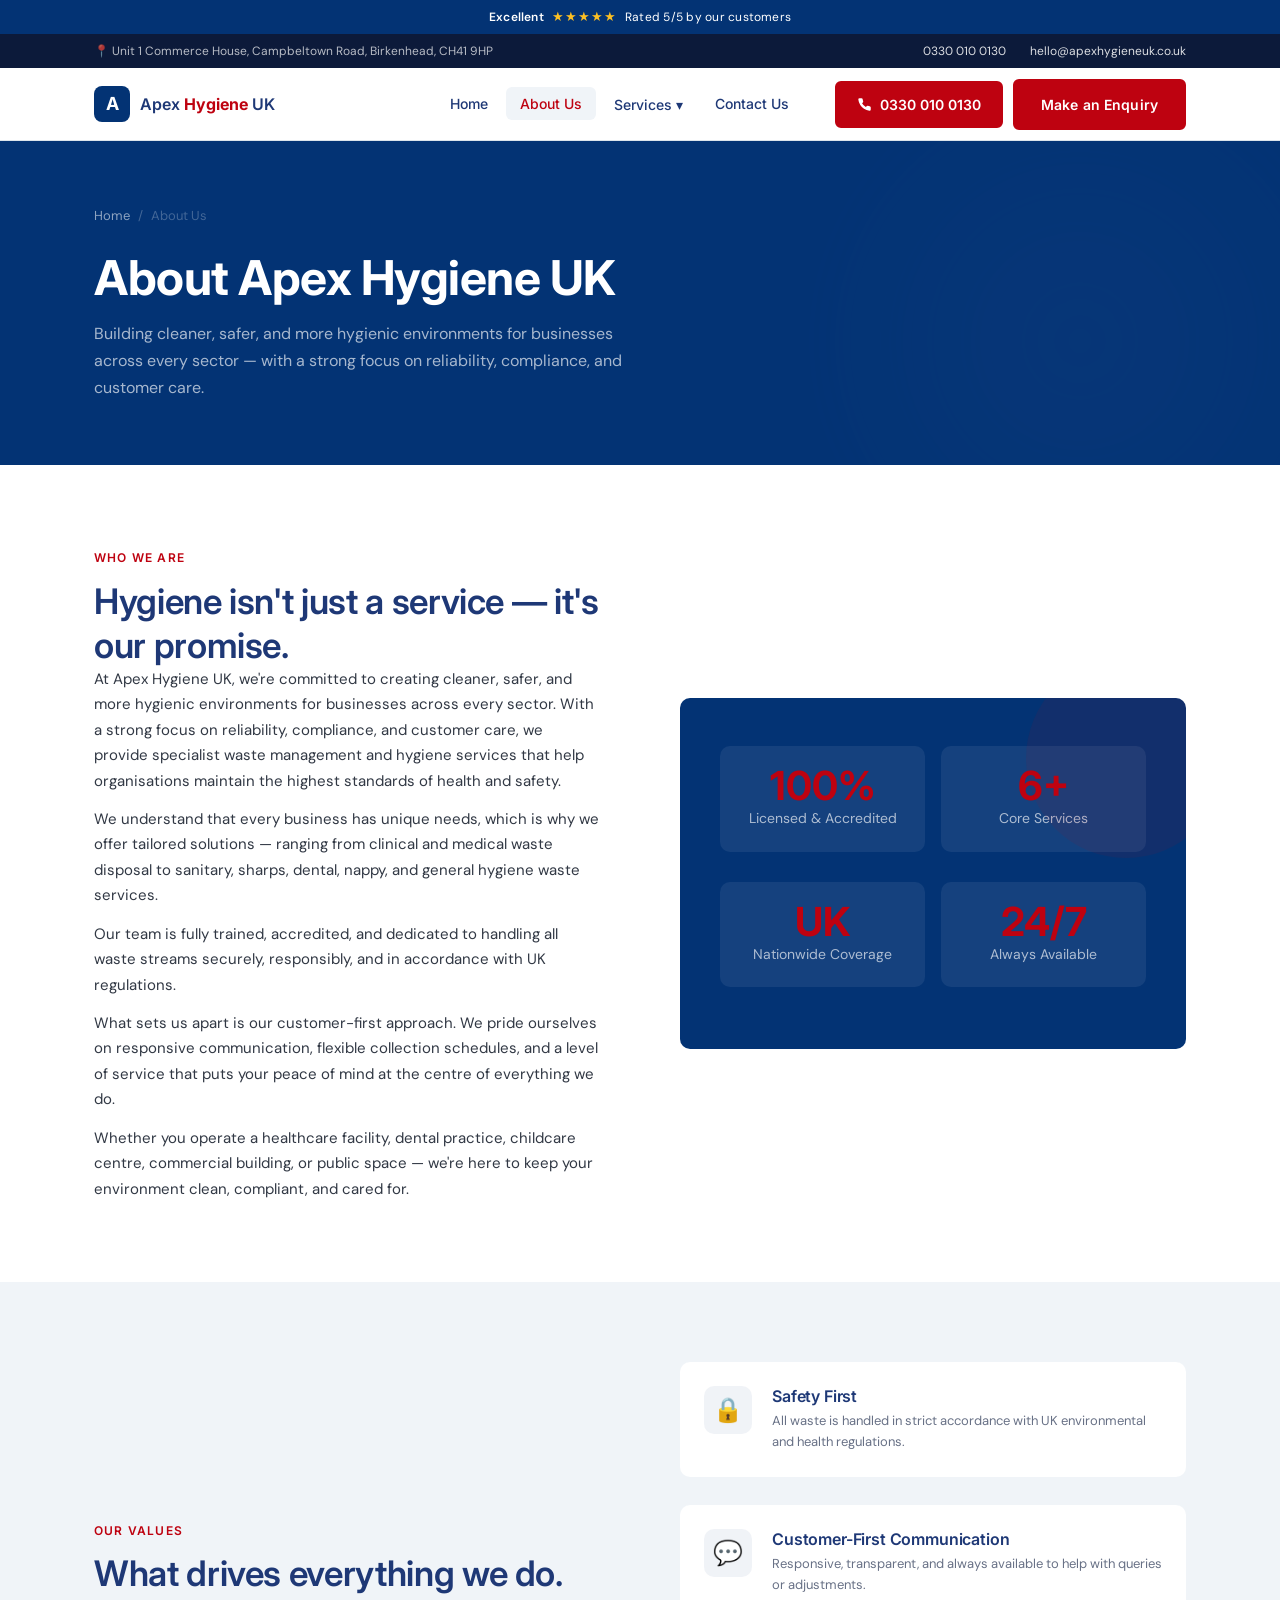
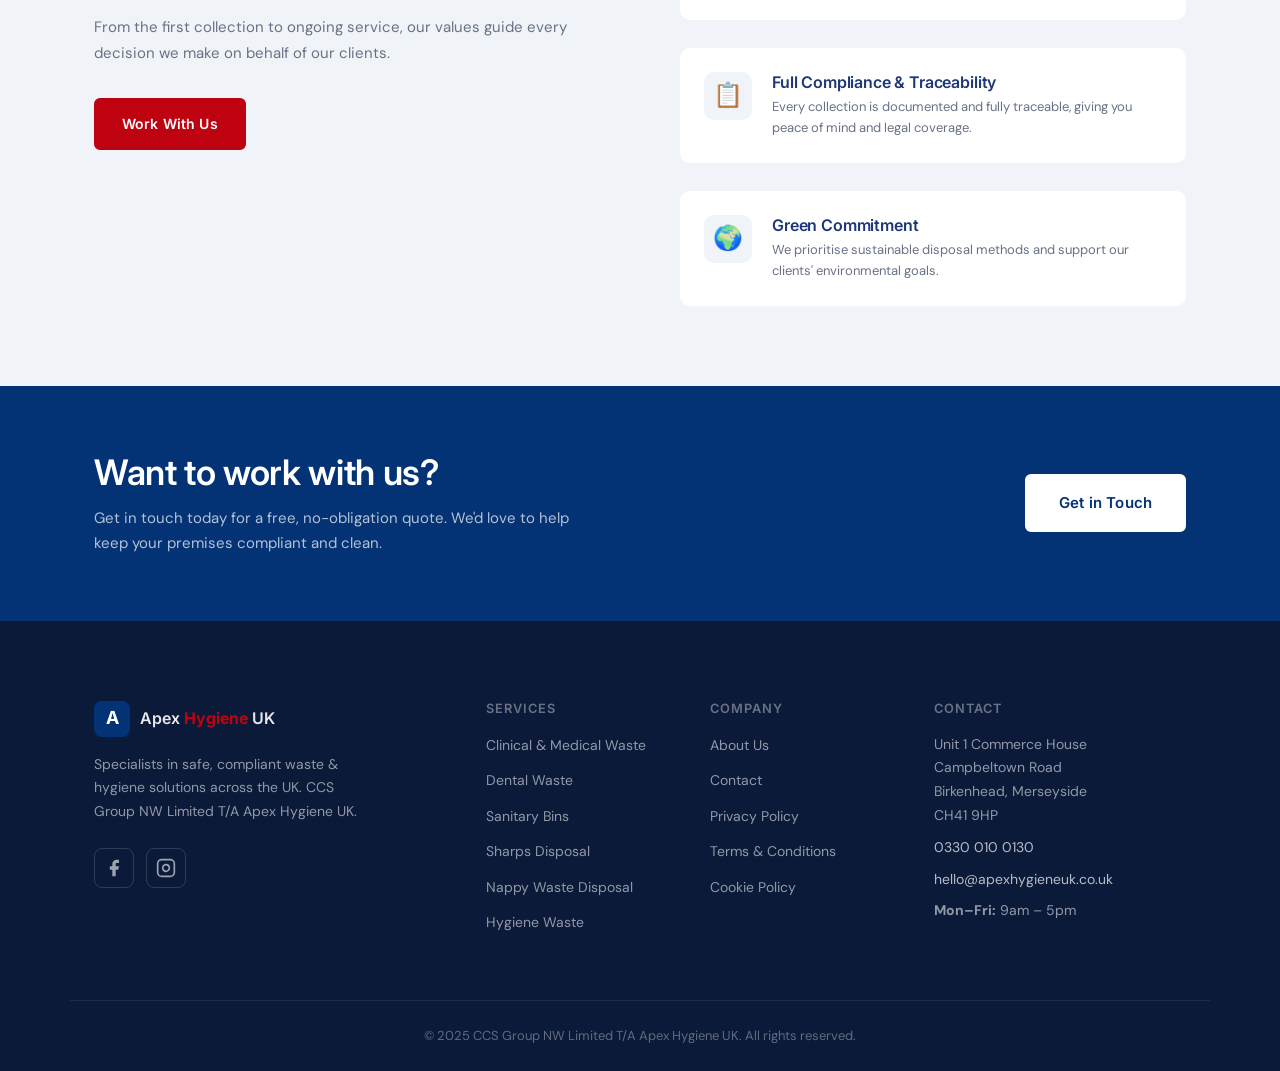
==== commit 48cbf449: "Rebrand to navy/red colour scheme with improved typography - Replace teal/lime palette with navy (#0" ====
--- a/pages/about.html
+++ b/pages/about.html
@@ -7,7 +7,7 @@
   <meta name="description" content="At Apex Hygiene UK, we're committed to creating cleaner, safer, and more hygienic environments for businesses across every sector." />
   <link rel="preconnect" href="https://fonts.googleapis.com" />
   <link rel="preconnect" href="https://fonts.gstatic.com" crossorigin />
-  <link href="https://fonts.googleapis.com/css2?family=Syne:wght@400;600;700;800&family=DM+Sans:wght@300;400;500&display=swap" rel="stylesheet" />
+  <link href="https://fonts.googleapis.com/css2?family=Inter:wght@400;500;600;700&family=DM+Sans:opsz,wght@9..40,300;9..40,400;9..40,500&display=swap" rel="stylesheet" />
   <link rel="stylesheet" href="../css/style.css" />
 </head>
 <body>
--- a/css/style.css
+++ b/css/style.css
@@ -1,32 +1,39 @@
 /* ============================================
    APEX HYGIENE UK — Main Stylesheet
-   Aesthetic: Clean authority meets environmental trust
-   Fonts: Syne (headings) + DM Sans (body)
-   Palette: Deep teal / slate / white / lime accent
+   Aesthetic: Professional authority, clean & modern
+   Fonts: Inter (headings) + DM Sans (body)
+   Palette: Navy / white / red accent
 ============================================ */
 
 :root {
-  --teal:       #0a4d4a;
-  --teal-mid:   #0d6b66;
-  --teal-light: #1a9e96;
-  --lime:       #b8f045;
-  --slate:      #1c2b2a;
-  --mist:       #e8f4f3;
+  --navy:       #033374;
+  --navy-mid:   #1E3876;
+  --navy-light: #2a5298;
+  --red:        #BE0210;
+  --red-hover:  #a50010;
+  --slate:      #0c1a3a;
+  --mist:       #F0F4F8;
   --white:      #ffffff;
-  --text:       #2c3e3d;
-  --text-muted: #607070;
-  --border:     #d0e8e6;
-
-  --font-display: 'Syne', sans-serif;
+  --text:       #313844;
+  --text-muted: #687186;
+  --border:     #DCE4EB;
+
+  /* Legacy aliases for easy migration */
+  --teal:       var(--navy);
+  --teal-mid:   var(--navy-mid);
+  --teal-light: var(--navy-light);
+  --lime:       var(--red);
+
+  --font-display: 'Inter', sans-serif;
   --font-body:    'DM Sans', sans-serif;
 
-  --radius:   12px;
-  --radius-lg: 20px;
-  --shadow:   0 4px 24px rgba(10,77,74,0.10);
-  --shadow-lg: 0 16px 56px rgba(10,77,74,0.16);
-
-  --max-w: 1200px;
-  --transition: 0.22s ease;
+  --radius:   10px;
+  --radius-lg: 16px;
+  --shadow:   0 2px 16px rgba(3,51,116,0.08);
+  --shadow-lg: 0 12px 40px rgba(3,51,116,0.12);
+
+  --max-w: 1140px;
+  --transition: 0.2s ease;
 }
 
 /* RESET */
@@ -34,11 +41,12 @@
 html { scroll-behavior: smooth; }
 body {
   font-family: var(--font-body);
-  font-size: 16px;
-  line-height: 1.65;
+  font-size: 15px;
+  line-height: 1.7;
   color: var(--text);
   background: var(--white);
   -webkit-font-smoothing: antialiased;
+  font-weight: 400;
 }
 img { display: block; max-width: 100%; }
 a { color: inherit; text-decoration: none; }
@@ -52,37 +60,38 @@
   margin: 0 auto;
   padding: 0 24px;
 }
-.section { padding: 96px 0; }
+.section { padding: 80px 0; }
 .eyebrow {
   display: inline-block;
   font-family: var(--font-display);
-  font-size: 13px;
-  font-weight: 700;
-  letter-spacing: 0.12em;
+  font-size: 12px;
+  font-weight: 600;
+  letter-spacing: 0.1em;
   text-transform: uppercase;
-  color: var(--teal-light);
-  margin-bottom: 12px;
+  color: var(--red);
+  margin-bottom: 10px;
 }
 .section__header {
   text-align: center;
-  max-width: 640px;
-  margin: 0 auto 64px;
-}
-.section__header h2 { margin-bottom: 16px; }
-.section__header p { color: var(--text-muted); font-size: 17px; }
+  max-width: 580px;
+  margin: 0 auto 56px;
+}
+.section__header h2 { margin-bottom: 12px; }
+.section__header p { color: var(--text-muted); font-size: 15px; line-height: 1.7; }
 
 /* TYPOGRAPHY */
 h1, h2, h3, h4, h5 {
   font-family: var(--font-display);
-  line-height: 1.15;
-  color: var(--slate);
-}
-h1 { font-size: clamp(2.4rem, 5vw, 4rem); font-weight: 800; }
-h2 { font-size: clamp(1.8rem, 3.5vw, 2.8rem); font-weight: 700; }
-h3 { font-size: 1.25rem; font-weight: 700; }
-h4 { font-size: 1.05rem; font-weight: 700; }
-h5 { font-size: 0.9rem; font-weight: 700; letter-spacing: 0.08em; text-transform: uppercase; color: var(--text-muted); margin-bottom: 20px; }
-p { margin-bottom: 1em; }
+  line-height: 1.25;
+  color: var(--navy-mid);
+  letter-spacing: -0.01em;
+}
+h1 { font-size: clamp(1.9rem, 4vw, 3rem); font-weight: 700; }
+h2 { font-size: clamp(1.5rem, 3vw, 2.2rem); font-weight: 600; }
+h3 { font-size: 1.15rem; font-weight: 600; }
+h4 { font-size: 1rem; font-weight: 600; }
+h5 { font-size: 0.8rem; font-weight: 600; letter-spacing: 0.08em; text-transform: uppercase; color: var(--text-muted); margin-bottom: 16px; }
+p { margin-bottom: 0.85em; }
 p:last-child { margin-bottom: 0; }
 
 /* BUTTONS */
@@ -91,59 +100,61 @@
   align-items: center;
   gap: 8px;
   font-family: var(--font-display);
-  font-size: 15px;
-  font-weight: 700;
-  padding: 13px 28px;
-  border-radius: 8px;
+  font-size: 14px;
+  font-weight: 600;
+  padding: 12px 26px;
+  border-radius: 6px;
   border: 2px solid transparent;
   cursor: pointer;
   transition: all var(--transition);
   text-decoration: none;
   white-space: nowrap;
+  letter-spacing: 0.01em;
 }
 .btn--primary {
-  background: var(--teal);
-  color: var(--white);
-  border-color: var(--teal);
+  background: var(--red);
+  color: var(--white);
+  border-color: var(--red);
 }
 .btn--primary:hover {
-  background: var(--teal-mid);
-  border-color: var(--teal-mid);
+  background: var(--red-hover);
+  border-color: var(--red-hover);
   transform: translateY(-1px);
-  box-shadow: 0 8px 24px rgba(10,77,74,0.25);
+  box-shadow: 0 6px 20px rgba(190,2,16,0.25);
 }
 .btn--ghost {
   background: transparent;
-  color: var(--teal);
-  border-color: var(--teal);
+  color: var(--navy);
+  border-color: var(--navy);
 }
 .btn--ghost:hover {
-  background: var(--teal);
+  background: var(--navy);
   color: var(--white);
   transform: translateY(-1px);
 }
 .btn--white {
   background: var(--white);
-  color: var(--teal);
+  color: var(--navy);
   border-color: var(--white);
 }
 .btn--white:hover {
-  background: var(--lime);
-  border-color: var(--lime);
+  background: var(--red);
+  color: var(--white);
+  border-color: var(--red);
   transform: translateY(-1px);
 }
-.btn--lg { padding: 16px 36px; font-size: 16px; }
+.btn--lg { padding: 14px 32px; font-size: 15px; }
 
 /* ============================================
    REVIEW BAR (Trustpilot-style)
 ============================================ */
 .review-bar {
-  background: var(--teal);
+  background: var(--navy);
   color: var(--white);
   text-align: center;
-  padding: 7px 0;
-  font-size: 13px;
-  font-weight: 500;
+  padding: 6px 0;
+  font-size: 12px;
+  font-weight: 400;
   letter-spacing: 0.02em;
 }
 .review-bar__inner {
@@ -154,14 +165,14 @@
 }
 .review-bar__stars {
   color: #fbbf24;
-  font-size: 14px;
+  font-size: 13px;
   letter-spacing: 1px;
 }
 .review-bar strong {
-  font-weight: 700;
+  font-weight: 600;
 }
 .review-bar a {
-  color: var(--lime);
+  color: #fbbf24;
   text-decoration: underline;
   text-underline-offset: 2px;
 }
@@ -173,8 +184,8 @@
 .topbar {
   background: var(--slate);
   color: rgba(255,255,255,0.7);
-  font-size: 13px;
-  padding: 8px 0;
+  font-size: 12px;
+  padding: 7px 0;
 }
 .topbar__inner {
   display: flex;
@@ -185,7 +196,7 @@
 }
 .topbar__right { display: flex; gap: 24px; }
 .topbar a { color: rgba(255,255,255,0.85); }
-.topbar a:hover { color: var(--lime); }
+.topbar a:hover { color: var(--red); }
 
 /* ============================================
    HEADER / NAV
@@ -215,12 +226,12 @@
   flex-shrink: 0;
 }
 .logo__mark {
-  width: 38px; height: 38px;
-  background: var(--teal);
-  color: var(--lime);
-  font-family: var(--font-display);
-  font-size: 20px;
-  font-weight: 800;
+  width: 36px; height: 36px;
+  background: var(--navy);
+  color: var(--white);
+  font-family: var(--font-display);
+  font-size: 18px;
+  font-weight: 700;
   display: flex;
   align-items: center;
   justify-content: center;
@@ -228,13 +239,13 @@
 }
 .logo__text {
   font-family: var(--font-display);
-  font-size: 17px;
+  font-size: 16px;
   font-weight: 600;
-  color: var(--slate);
-}
-.logo__text strong { color: var(--teal); }
+  color: var(--navy-mid);
+}
+.logo__text strong { color: var(--red); }
 .logo--light .logo__text { color: rgba(255,255,255,0.9); }
-.logo--light .logo__text strong { color: var(--lime); }
+.logo--light .logo__text strong { color: var(--red); }
 
 /* Nav */
 .nav { margin-left: auto; }
@@ -246,8 +257,8 @@
 .nav__link {
   font-family: var(--font-display);
   font-size: 14px;
-  font-weight: 600;
-  color: var(--text);
+  font-weight: 500;
+  color: var(--navy-mid);
   padding: 8px 14px;
   border-radius: 6px;
   transition: all var(--transition);
@@ -256,7 +267,7 @@
   cursor: pointer;
 }
 .nav__link:hover, .nav__link.active {
-  color: var(--teal);
+  color: var(--red);
   background: var(--mist);
 }
 
@@ -295,7 +306,7 @@
 }
 .dropdown li a:hover {
   background: var(--mist);
-  color: var(--teal);
+  color: var(--red);
 }
 
 /* Header CTAs */
@@ -306,23 +317,23 @@
   flex-shrink: 0;
 }
 .btn--phone {
-  background: var(--lime);
-  color: var(--slate);
-  border-color: var(--lime);
-  font-size: 15px;
-  font-weight: 800;
-  padding: 11px 22px;
-  letter-spacing: -0.01em;
+  background: var(--red);
+  color: var(--white);
+  border-color: var(--red);
+  font-size: 14px;
+  font-weight: 600;
+  padding: 10px 20px;
+  letter-spacing: 0;
 }
 .btn--phone:hover {
-  background: #a6d83e;
-  border-color: #a6d83e;
+  background: var(--red-hover);
+  border-color: var(--red-hover);
   transform: translateY(-1px);
-  box-shadow: 0 8px 24px rgba(184,240,69,0.3);
+  box-shadow: 0 6px 20px rgba(190,2,16,0.25);
 }
 .btn--phone svg {
-  width: 16px;
-  height: 16px;
+  width: 15px;
+  height: 15px;
   fill: currentColor;
 }
 
@@ -350,11 +361,11 @@
 ============================================ */
 .hero {
   position: relative;
-  min-height: 90vh;
+  min-height: 80vh;
   display: flex;
   align-items: center;
   overflow: hidden;
-  background: var(--slate);
+  background: var(--navy);
   color: var(--white);
 }
 .hero__bg {
@@ -370,13 +381,14 @@
 }
 .hero__shape--1 {
   width: 700px; height: 700px;
-  background: var(--teal-light);
+  background: var(--navy-light);
   top: -200px; right: -100px;
 }
 .hero__shape--2 {
   width: 500px; height: 500px;
-  background: var(--lime);
+  background: var(--red);
   bottom: -200px; left: -100px;
+  opacity: 0.12;
 }
 .hero__grid {
   position: absolute;
@@ -389,21 +401,21 @@
 .hero__inner {
   position: relative;
   z-index: 2;
-  padding: 120px 24px 100px;
-  max-width: 780px;
+  padding: 100px 24px 80px;
+  max-width: 680px;
 }
 .hero__badge {
   display: inline-flex;
   align-items: center;
   gap: 8px;
-  background: rgba(184,240,69,0.12);
-  border: 1px solid rgba(184,240,69,0.3);
-  color: var(--lime);
-  font-size: 13px;
-  font-weight: 600;
+  background: rgba(255,255,255,0.1);
+  border: 1px solid rgba(255,255,255,0.2);
+  color: rgba(255,255,255,0.9);
+  font-size: 12px;
+  font-weight: 500;
   padding: 6px 16px;
   border-radius: 100px;
-  margin-bottom: 28px;
+  margin-bottom: 24px;
   animation: fadeUp 0.6s ease both;
 }
 .hero__title {
@@ -413,13 +425,15 @@
 }
 .hero__title em {
   font-style: normal;
-  color: var(--lime);
+  color: var(--red);
+  font-weight: 700;
 }
 .hero__sub {
-  font-size: 18px;
+  font-size: 16px;
   color: rgba(255,255,255,0.72);
-  max-width: 560px;
-  margin-bottom: 40px;
+  max-width: 520px;
+  margin-bottom: 36px;
+  line-height: 1.7;
   animation: fadeUp 0.6s 0.2s ease both;
 }
 .hero__ctas {
@@ -441,9 +455,9 @@
 }
 .stat strong {
   font-family: var(--font-display);
-  font-size: 2rem;
-  font-weight: 800;
-  color: var(--lime);
+  font-size: 1.8rem;
+  font-weight: 700;
+  color: var(--red);
   line-height: 1;
 }
 .stat span {
@@ -489,9 +503,9 @@
 .service-card {
   display: flex;
   flex-direction: column;
-  padding: 36px 32px;
+  padding: 32px 28px;
   border: 1px solid var(--border);
-  border-radius: var(--radius-lg);
+  border-radius: var(--radius);
   background: var(--white);
   transition: all var(--transition);
   text-decoration: none;
@@ -504,38 +518,38 @@
   position: absolute;
   bottom: 0; left: 0; right: 0;
   height: 3px;
-  background: var(--teal-light);
+  background: var(--red);
   transform: scaleX(0);
   transition: transform var(--transition);
   transform-origin: left;
 }
 .service-card:hover {
   box-shadow: var(--shadow-lg);
-  transform: translateY(-4px);
-  border-color: var(--teal-light);
+  transform: translateY(-3px);
+  border-color: var(--navy-light);
 }
 .service-card:hover::before { transform: scaleX(1); }
 .service-card--accent {
-  background: var(--teal);
-  border-color: var(--teal);
+  background: var(--navy);
+  border-color: var(--navy);
   color: var(--white);
 }
 .service-card--accent h3 { color: var(--white); }
 .service-card--accent p { color: rgba(255,255,255,0.75); }
-.service-card--accent .service-card__link { color: var(--lime); }
-.service-card--accent::before { background: var(--lime); }
+.service-card--accent .service-card__link { color: var(--red); }
+.service-card--accent::before { background: var(--red); }
 .service-card__icon {
-  font-size: 32px;
-  margin-bottom: 20px;
-}
-.service-card h3 { margin-bottom: 12px; }
-.service-card p { font-size: 15px; color: var(--text-muted); flex: 1; margin-bottom: 20px; }
+  font-size: 28px;
+  margin-bottom: 16px;
+}
+.service-card h3 { margin-bottom: 10px; }
+.service-card p { font-size: 14px; color: var(--text-muted); flex: 1; margin-bottom: 18px; line-height: 1.7; }
 .service-card--accent p { color: rgba(255,255,255,0.75); }
 .service-card__link {
   font-family: var(--font-display);
-  font-size: 14px;
-  font-weight: 700;
-  color: var(--teal);
+  font-size: 13px;
+  font-weight: 600;
+  color: var(--red);
   transition: gap var(--transition);
 }
 
@@ -566,22 +580,22 @@
   transform: translateX(4px);
 }
 .feature__icon {
-  font-size: 28px;
+  font-size: 24px;
   flex-shrink: 0;
-  width: 52px; height: 52px;
+  width: 48px; height: 48px;
   display: flex; align-items: center; justify-content: center;
-  background: var(--mist);
+  background: rgba(3,51,116,0.06);
   border-radius: 10px;
 }
-.feature h4 { margin-bottom: 6px; }
-.feature p { font-size: 14px; color: var(--text-muted); margin: 0; }
+.feature h4 { margin-bottom: 4px; }
+.feature p { font-size: 13px; color: var(--text-muted); margin: 0; line-height: 1.65; }
 
 /* ============================================
    CTA BANNER
 ============================================ */
 .cta-banner {
-  background: var(--teal);
-  padding: 80px 0;
+  background: var(--navy);
+  padding: 64px 0;
 }
 .cta-banner__inner {
   display: flex;
@@ -591,7 +605,7 @@
   flex-wrap: wrap;
 }
 .cta-banner h2 { color: var(--white); margin-bottom: 12px; }
-.cta-banner p { color: rgba(255,255,255,0.7); max-width: 520px; font-size: 16px; }
+.cta-banner p { color: rgba(255,255,255,0.7); max-width: 480px; font-size: 15px; line-height: 1.7; }
 
 /* ============================================
    TESTIMONIALS
@@ -614,26 +628,26 @@
   border-color: var(--teal-light);
 }
 .testimonial--featured {
-  background: var(--teal);
-  border-color: var(--teal);
+  background: var(--navy);
+  border-color: var(--navy);
   color: var(--white);
 }
 .testimonial--featured p { color: rgba(255,255,255,0.85); }
 .testimonial__stars {
   color: #fbbf24;
-  font-size: 18px;
-  margin-bottom: 16px;
+  font-size: 16px;
+  margin-bottom: 14px;
   letter-spacing: 2px;
 }
-.testimonial--featured .testimonial__stars { color: var(--lime); }
+.testimonial--featured .testimonial__stars { color: #fbbf24; }
 .testimonial p {
-  font-size: 15px;
-  line-height: 1.7;
+  font-size: 14px;
+  line-height: 1.75;
   color: var(--text);
-  margin-bottom: 20px;
+  margin-bottom: 18px;
 }
 .testimonial__author {
-  font-size: 13px;
+  font-size: 12px;
   font-weight: 600;
   font-family: var(--font-display);
   color: var(--text-muted);
@@ -675,8 +689,8 @@
   transition: all var(--transition);
 }
 .footer__social a:hover {
-  background: var(--teal);
-  border-color: var(--teal);
+  background: var(--red);
+  border-color: var(--red);
   color: var(--white);
 }
 .footer__col ul { display: flex; flex-direction: column; gap: 10px; }
@@ -685,10 +699,10 @@
   color: rgba(255,255,255,0.55);
   transition: color var(--transition);
 }
-.footer__col li a:hover { color: var(--lime); }
+.footer__col li a:hover { color: var(--red); }
 .footer__col address p { font-size: 14px; color: rgba(255,255,255,0.55); margin-bottom: 8px; }
 .footer__col address a { color: rgba(255,255,255,0.7); }
-.footer__col address a:hover { color: var(--lime); }
+.footer__col address a:hover { color: var(--red); }
 .footer__bottom {
   padding: 24px 0;
   text-align: center;
@@ -700,9 +714,9 @@
    PAGE HERO (inner pages)
 ============================================ */
 .page-hero {
-  background: var(--slate);
-  color: var(--white);
-  padding: 80px 0;
+  background: var(--navy);
+  color: var(--white);
+  padding: 64px 0;
   position: relative;
   overflow: hidden;
 }
@@ -711,7 +725,7 @@
   position: absolute;
   top: 0; right: 0;
   width: 400px; height: 400px;
-  background: var(--teal-light);
+  background: var(--navy-light);
   border-radius: 50%;
   filter: blur(100px);
   opacity: 0.1;
@@ -725,15 +739,15 @@
   margin-bottom: 20px;
 }
 .page-hero .breadcrumb a { color: rgba(255,255,255,0.55); }
-.page-hero .breadcrumb a:hover { color: var(--lime); }
+.page-hero .breadcrumb a:hover { color: var(--red); }
 .page-hero .breadcrumb span { color: rgba(255,255,255,0.25); }
 .page-hero h1 { color: var(--white); }
-.page-hero p { color: rgba(255,255,255,0.65); max-width: 600px; font-size: 18px; margin-top: 16px; }
+.page-hero p { color: rgba(255,255,255,0.65); max-width: 560px; font-size: 16px; margin-top: 12px; line-height: 1.7; }
 
 /* ============================================
    SERVICE PAGE
 ============================================ */
-.service-page { padding: 96px 0; }
+.service-page { padding: 80px 0; }
 .service-page__inner {
   display: grid;
   grid-template-columns: 1fr 380px;
@@ -759,12 +773,12 @@
 }
 .service-content ul li::before {
   content: '✓';
-  width: 22px; height: 22px;
-  background: var(--teal);
+  width: 20px; height: 20px;
+  background: var(--navy);
   color: var(--white);
   border-radius: 50%;
   display: flex; align-items: center; justify-content: center;
-  font-size: 12px;
+  font-size: 11px;
   font-weight: 700;
   flex-shrink: 0;
   margin-top: 2px;
@@ -774,13 +788,13 @@
   top: 100px;
 }
 .sidebar-card {
-  background: var(--teal);
-  color: var(--white);
-  padding: 36px;
-  border-radius: var(--radius-lg);
+  background: var(--navy);
+  color: var(--white);
+  padding: 32px;
+  border-radius: var(--radius);
   margin-bottom: 24px;
 }
-.sidebar-card h4 { color: var(--lime); margin-bottom: 16px; font-size: 11px; letter-spacing: 0.12em; text-transform: uppercase; }
+.sidebar-card h4 { color: var(--red); margin-bottom: 14px; font-size: 11px; letter-spacing: 0.1em; text-transform: uppercase; }
 .sidebar-card p { color: rgba(255,255,255,0.75); font-size: 15px; margin-bottom: 24px; }
 .sidebar-card .btn { width: 100%; justify-content: center; }
 .sidebar-links {
@@ -802,17 +816,17 @@
 }
 .sidebar-links li a:hover {
   background: var(--white);
-  color: var(--teal);
+  color: var(--navy);
 }
 .sidebar-links li a.active {
-  background: var(--teal);
+  background: var(--navy);
   color: var(--white);
 }
 
 /* ============================================
    CONTACT PAGE
 ============================================ */
-.contact-page { padding: 96px 0; }
+.contact-page { padding: 80px 0; }
 .contact-page__inner {
   display: grid;
   grid-template-columns: 1fr 1.2fr;
@@ -836,7 +850,7 @@
 }
 .contact-detail h4 { margin-bottom: 4px; font-size: 14px; }
 .contact-detail p { font-size: 15px; color: var(--text-muted); margin: 0; }
-.contact-detail a { color: var(--teal); }
+.contact-detail a { color: var(--navy); }
 .contact-form {
   background: var(--white);
   padding: 48px;
@@ -871,8 +885,8 @@
 .form-group input:focus,
 .form-group select:focus,
 .form-group textarea:focus {
-  border-color: var(--teal);
-  box-shadow: 0 0 0 3px rgba(10,77,74,0.08);
+  border-color: var(--navy);
+  box-shadow: 0 0 0 3px rgba(3,51,116,0.08);
 }
 .form-group textarea { resize: vertical; min-height: 120px; }
 .form-row { display: grid; grid-template-columns: 1fr 1fr; gap: 16px; }
@@ -880,7 +894,7 @@
 /* ============================================
    ABOUT PAGE
 ============================================ */
-.about-section { padding: 96px 0; }
+.about-section { padding: 80px 0; }
 .about-grid {
   display: grid;
   grid-template-columns: 1fr 1fr;
@@ -888,9 +902,9 @@
   align-items: center;
 }
 .about-visual {
-  background: var(--teal);
-  border-radius: var(--radius-lg);
-  padding: 60px 48px;
+  background: var(--navy);
+  border-radius: var(--radius);
+  padding: 48px 40px;
   color: var(--white);
   position: relative;
   overflow: hidden;
@@ -900,23 +914,23 @@
   position: absolute;
   top: -40px; right: -40px;
   width: 200px; height: 200px;
-  background: var(--lime);
+  background: var(--red);
   opacity: 0.08;
   border-radius: 50%;
 }
 .about-visual__stat {
   text-align: center;
-  padding: 24px;
+  padding: 20px;
   border-radius: var(--radius);
   background: rgba(255,255,255,0.07);
-  margin-bottom: 16px;
+  margin-bottom: 14px;
 }
 .about-visual__stat strong {
   display: block;
   font-family: var(--font-display);
-  font-size: 3rem;
-  font-weight: 800;
-  color: var(--lime);
+  font-size: 2.5rem;
+  font-weight: 700;
+  color: var(--red);
   line-height: 1;
 }
 .about-visual__stat span { font-size: 14px; color: rgba(255,255,255,0.65); }
@@ -954,39 +968,39 @@
   padding: 0 12px;
 }
 .step__number {
-  width: 72px;
-  height: 72px;
+  width: 60px;
+  height: 60px;
   border-radius: 50%;
-  background: var(--teal);
-  color: var(--lime);
-  font-family: var(--font-display);
-  font-size: 24px;
-  font-weight: 800;
+  background: var(--navy);
+  color: var(--white);
+  font-family: var(--font-display);
+  font-size: 20px;
+  font-weight: 700;
   display: flex;
   align-items: center;
   justify-content: center;
-  margin: 0 auto 20px;
-  border: 4px solid var(--white);
+  margin: 0 auto 16px;
+  border: 3px solid var(--white);
   box-shadow: var(--shadow);
   transition: all var(--transition);
 }
 .step:hover .step__number {
-  transform: scale(1.1);
-  background: var(--teal-mid);
+  transform: scale(1.08);
+  background: var(--red);
   box-shadow: var(--shadow-lg);
 }
 .step__icon {
-  font-size: 28px;
-  margin-bottom: 8px;
+  font-size: 24px;
+  margin-bottom: 6px;
 }
 .step h4 {
-  font-size: 0.95rem;
-  margin-bottom: 8px;
+  font-size: 0.9rem;
+  margin-bottom: 6px;
 }
 .step p {
-  font-size: 13px;
+  font-size: 12px;
   color: var(--text-muted);
-  line-height: 1.5;
+  line-height: 1.6;
 }
 
 /* ============================================
@@ -1015,37 +1029,37 @@
   display: flex;
   align-items: center;
   justify-content: space-between;
-  padding: 20px 24px;
+  padding: 18px 22px;
   background: none;
   border: none;
   cursor: pointer;
   font-family: var(--font-display);
-  font-size: 16px;
-  font-weight: 700;
-  color: var(--slate);
+  font-size: 15px;
+  font-weight: 600;
+  color: var(--navy-mid);
   text-align: left;
   gap: 16px;
   transition: color var(--transition);
 }
 .faq__question:hover {
-  color: var(--teal);
+  color: var(--red);
 }
 .faq__icon {
-  width: 28px;
-  height: 28px;
+  width: 26px;
+  height: 26px;
   border-radius: 50%;
   background: var(--mist);
   display: flex;
   align-items: center;
   justify-content: center;
-  font-size: 18px;
-  font-weight: 700;
-  color: var(--teal);
+  font-size: 16px;
+  font-weight: 600;
+  color: var(--navy);
   flex-shrink: 0;
   transition: all var(--transition);
 }
 .faq__item.open .faq__icon {
-  background: var(--teal);
+  background: var(--red);
   color: var(--white);
   transform: rotate(45deg);
 }
@@ -1055,10 +1069,10 @@
   transition: max-height 0.3s ease;
 }
 .faq__answer-inner {
-  padding: 0 24px 20px;
-  font-size: 15px;
+  padding: 0 22px 18px;
+  font-size: 14px;
   color: var(--text-muted);
-  line-height: 1.7;
+  line-height: 1.75;
 }
 
 /* ============================================
@@ -1136,7 +1150,7 @@
 }
 
 @media (max-width: 480px) {
-  .steps { grid-template-columns: 1fr; gap: 20px; }
-  .section { padding: 64px 0; }
-  .hero__inner { padding: 80px 24px 60px; }
-}
+  .steps { grid-template-columns: 1fr; gap: 16px; }
+  .section { padding: 56px 0; }
+  .hero__inner { padding: 64px 20px 48px; }
+}
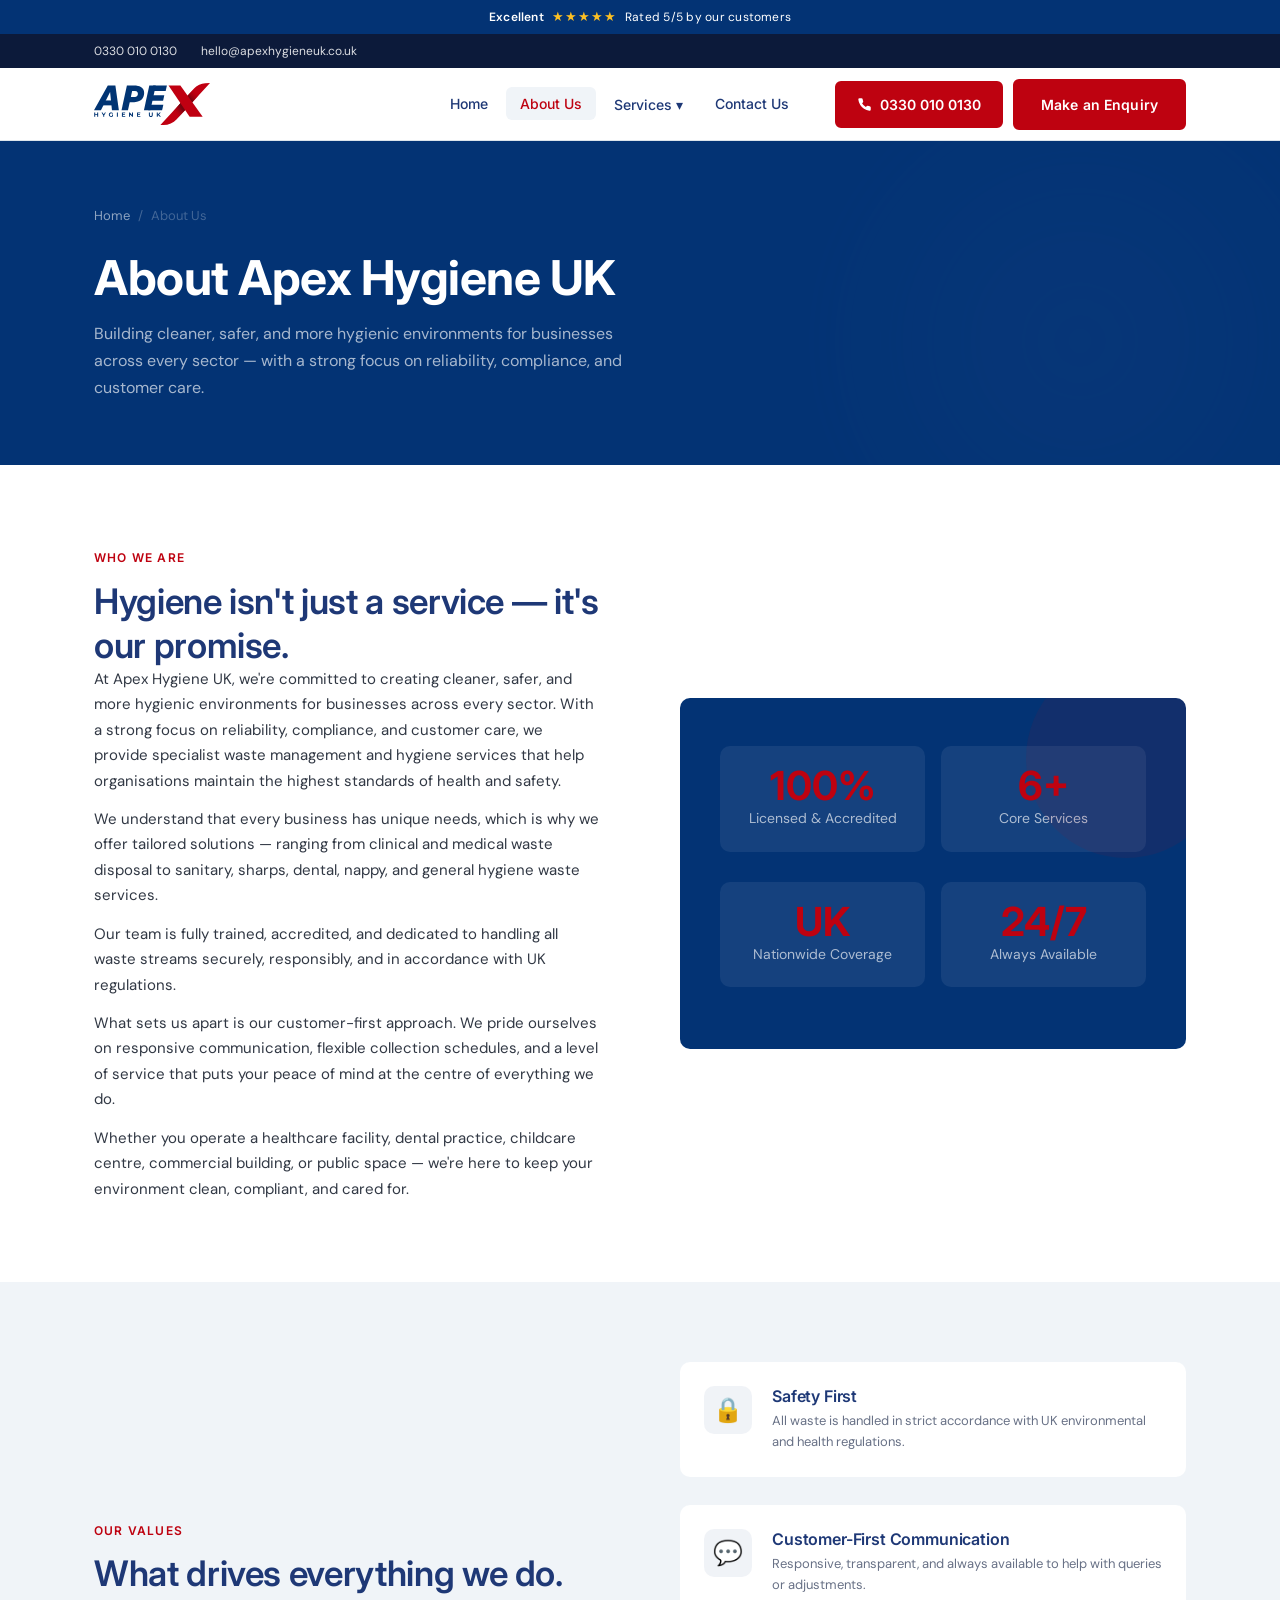
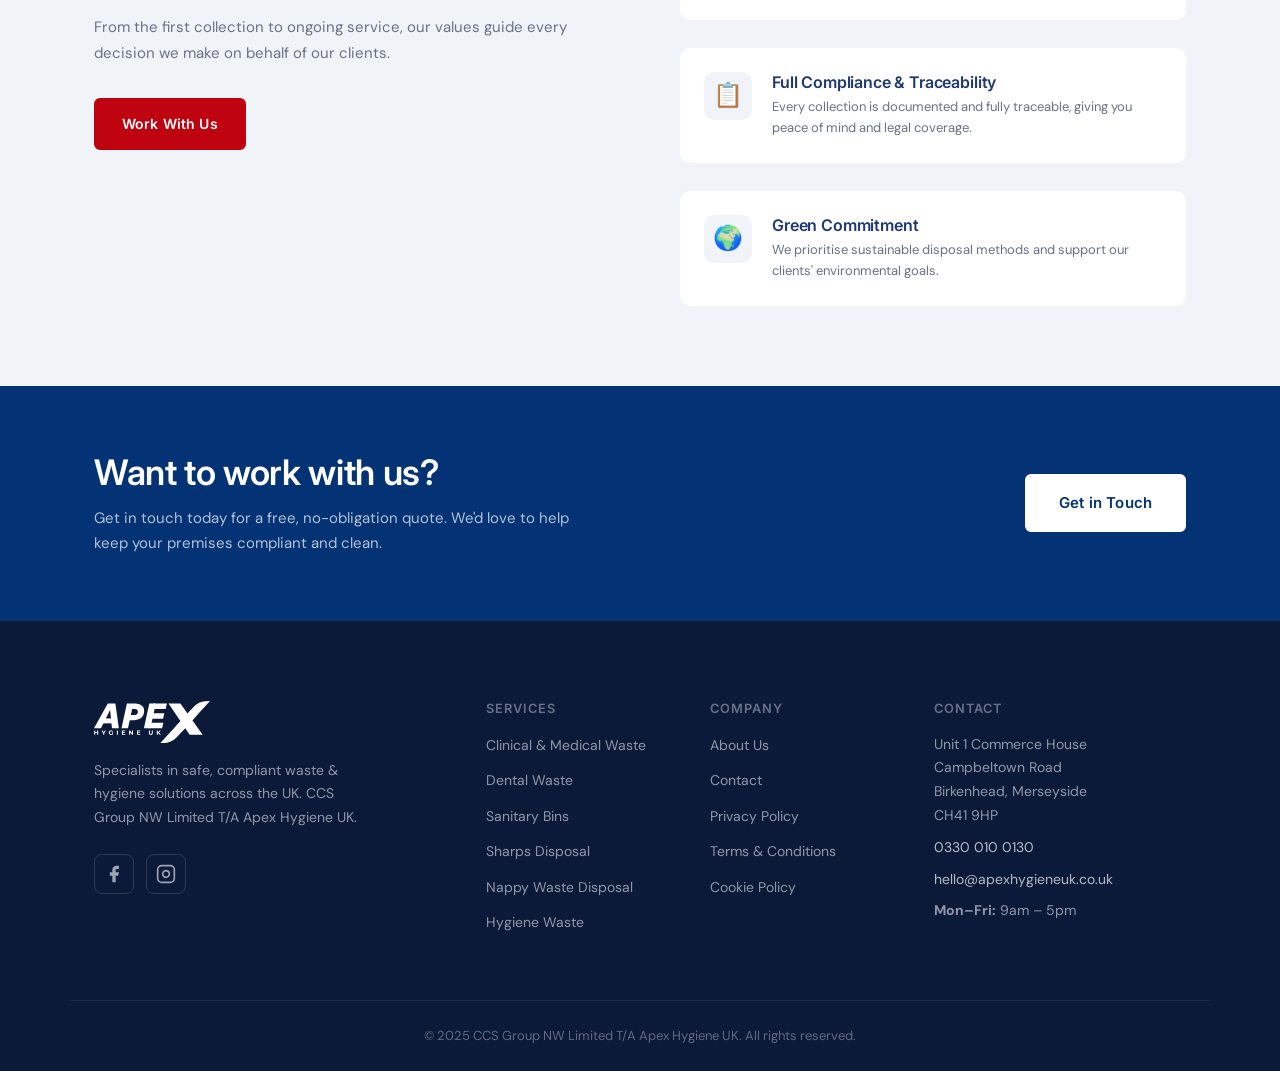
==== commit 29970b4c: "Add SVG logo, layout overhaul, quote form, floating CTA, and remove topbar address - Replace text lo" ====
--- a/pages/about.html
+++ b/pages/about.html
@@ -23,7 +23,6 @@
 
   <div class="topbar">
     <div class="container topbar__inner">
-      <span>📍 Unit 1 Commerce House, Campbeltown Road, Birkenhead, CH41 9HP</span>
       <span class="topbar__right">
         <a href="tel:03300100130">0330 010 0130</a>
         <a href="mailto:hello@apexhygieneuk.co.uk">hello@apexhygieneuk.co.uk</a>
@@ -34,8 +33,7 @@
   <header class="header" id="header">
     <div class="container header__inner">
       <a href="../index.html" class="logo">
-        <span class="logo__mark">A</span>
-        <span class="logo__text">Apex <strong>Hygiene</strong> UK</span>
+        <img src="../img/apex-logo.svg" alt="Apex Hygiene UK" class="logo__img">
       </a>
       <nav class="nav" id="nav">
         <ul class="nav__list">
@@ -168,8 +166,7 @@
     <div class="container footer__inner">
       <div class="footer__brand">
         <a href="../index.html" class="logo logo--light">
-          <span class="logo__mark">A</span>
-          <span class="logo__text">Apex <strong>Hygiene</strong> UK</span>
+          <img src="../img/apex-logo.svg" alt="Apex Hygiene UK" class="logo__img">
         </a>
         <p>Specialists in safe, compliant waste &amp; hygiene solutions across the UK. CCS Group NW Limited T/A Apex Hygiene UK.</p>
         <div class="footer__social">
--- a/css/style.css
+++ b/css/style.css
@@ -221,31 +221,17 @@
 .logo {
   display: flex;
   align-items: center;
-  gap: 10px;
   text-decoration: none;
   flex-shrink: 0;
 }
-.logo__mark {
-  width: 36px; height: 36px;
-  background: var(--navy);
-  color: var(--white);
-  font-family: var(--font-display);
-  font-size: 18px;
-  font-weight: 700;
-  display: flex;
-  align-items: center;
-  justify-content: center;
-  border-radius: 8px;
-}
-.logo__text {
-  font-family: var(--font-display);
-  font-size: 16px;
-  font-weight: 600;
-  color: var(--navy-mid);
-}
-.logo__text strong { color: var(--red); }
-.logo--light .logo__text { color: rgba(255,255,255,0.9); }
-.logo--light .logo__text strong { color: var(--red); }
+.logo__img {
+  height: 42px;
+  width: auto;
+  display: block;
+}
+.logo--light .logo__img {
+  filter: brightness(0) invert(1);
+}
 
 /* Nav */
 .nav { margin-left: auto; }
@@ -361,7 +347,6 @@
 ============================================ */
 .hero {
   position: relative;
-  min-height: 80vh;
   display: flex;
   align-items: center;
   overflow: hidden;
@@ -390,34 +375,33 @@
   bottom: -200px; left: -100px;
   opacity: 0.12;
 }
-.hero__grid {
-  position: absolute;
-  inset: 0;
-  background-image:
-    linear-gradient(rgba(255,255,255,0.03) 1px, transparent 1px),
-    linear-gradient(90deg, rgba(255,255,255,0.03) 1px, transparent 1px);
-  background-size: 60px 60px;
+/* hero trust badges */
+.hero__trust {
+  display: flex;
+  gap: 24px;
+  flex-wrap: wrap;
+  font-size: 13px;
+  color: rgba(255,255,255,0.6);
+  animation: fadeUp 0.6s 0.4s ease both;
+}
+.hero__trust span { display: flex; align-items: center; gap: 4px; }
+.btn--ghost-light {
+  background: transparent;
+  color: var(--white);
+  border-color: rgba(255,255,255,0.35);
+}
+.btn--ghost-light:hover {
+  background: rgba(255,255,255,0.1);
+  border-color: rgba(255,255,255,0.6);
+  transform: translateY(-1px);
 }
 .hero__inner {
   position: relative;
   z-index: 2;
-  padding: 100px 24px 80px;
-  max-width: 680px;
-}
-.hero__badge {
-  display: inline-flex;
-  align-items: center;
-  gap: 8px;
-  background: rgba(255,255,255,0.1);
-  border: 1px solid rgba(255,255,255,0.2);
-  color: rgba(255,255,255,0.9);
-  font-size: 12px;
-  font-weight: 500;
-  padding: 6px 16px;
-  border-radius: 100px;
-  margin-bottom: 24px;
-  animation: fadeUp 0.6s ease both;
-}
+  padding: 80px 24px 64px;
+  max-width: 640px;
+}
+/* badge removed for cleaner hero */
 .hero__title {
   color: var(--white);
   margin-bottom: 24px;
@@ -438,9 +422,9 @@
 }
 .hero__ctas {
   display: flex;
-  gap: 16px;
+  gap: 12px;
   flex-wrap: wrap;
-  margin-bottom: 64px;
+  margin-bottom: 32px;
   animation: fadeUp 0.6s 0.3s ease both;
 }
 .hero__stats {
@@ -946,21 +930,12 @@
 .how-it-works { background: var(--white); }
 .steps {
   display: grid;
-  grid-template-columns: repeat(5, 1fr);
-  gap: 0;
+  grid-template-columns: repeat(3, 1fr);
+  gap: 32px;
   position: relative;
   counter-reset: step;
 }
-.steps::before {
-  content: '';
-  position: absolute;
-  top: 36px;
-  left: 10%;
-  right: 10%;
-  height: 2px;
-  background: var(--border);
-  z-index: 0;
-}
+.steps--three { grid-template-columns: repeat(3, 1fr); }
 .step {
   text-align: center;
   position: relative;
@@ -1076,6 +1051,118 @@
 }
 
 /* ============================================
+   QUOTE FORM SECTION
+============================================ */
+.quote-section { background: var(--mist); }
+.quote-section__inner {
+  display: grid;
+  grid-template-columns: 1fr 1.1fr;
+  gap: 56px;
+  align-items: start;
+}
+.quote-section__info h2 { margin-bottom: 12px; }
+.quote-section__info > p { color: var(--text-muted); font-size: 15px; line-height: 1.7; }
+.quote-benefits {
+  display: flex;
+  flex-direction: column;
+  gap: 12px;
+  margin: 28px 0;
+}
+.quote-benefits li {
+  display: flex;
+  align-items: center;
+  gap: 10px;
+  font-size: 14px;
+  color: var(--text);
+  font-weight: 500;
+}
+.quote-benefits__check {
+  width: 22px; height: 22px;
+  background: var(--navy);
+  color: var(--white);
+  border-radius: 50%;
+  display: flex; align-items: center; justify-content: center;
+  font-size: 12px;
+  flex-shrink: 0;
+}
+.quote-section__phone {
+  font-size: 15px;
+  color: var(--text-muted);
+}
+.quote-section__phone a { color: var(--navy); }
+.quote-form {
+  background: var(--white);
+  padding: 36px;
+  border-radius: var(--radius);
+  box-shadow: var(--shadow-lg);
+  border: 1px solid var(--border);
+}
+.quote-form .form-group { margin-bottom: 16px; }
+.quote-form .form-group label {
+  display: block;
+  font-size: 13px;
+  font-weight: 600;
+  font-family: var(--font-display);
+  color: var(--text);
+  margin-bottom: 6px;
+}
+.quote-form .form-group input,
+.quote-form .form-group select,
+.quote-form .form-group textarea {
+  width: 100%;
+  padding: 11px 14px;
+  border: 1px solid var(--border);
+  border-radius: 6px;
+  font-family: var(--font-body);
+  font-size: 14px;
+  color: var(--text);
+  background: var(--white);
+  transition: border-color var(--transition);
+  outline: none;
+}
+.quote-form .form-group input:focus,
+.quote-form .form-group select:focus,
+.quote-form .form-group textarea:focus {
+  border-color: var(--navy);
+  box-shadow: 0 0 0 3px rgba(3,51,116,0.08);
+}
+.quote-form textarea { resize: vertical; min-height: 80px; }
+.quote-form .form-row { display: grid; grid-template-columns: 1fr 1fr; gap: 12px; }
+
+/* ============================================
+   FLOATING CALL BUTTON
+============================================ */
+.floating-call {
+  position: fixed;
+  bottom: 24px;
+  right: 24px;
+  z-index: 999;
+  display: flex;
+  align-items: center;
+  gap: 8px;
+  background: var(--red);
+  color: var(--white);
+  padding: 14px 22px;
+  border-radius: 50px;
+  font-family: var(--font-display);
+  font-size: 14px;
+  font-weight: 600;
+  text-decoration: none;
+  box-shadow: 0 4px 20px rgba(190,2,16,0.35);
+  transition: all 0.25s ease;
+}
+.floating-call:hover {
+  background: var(--red-hover);
+  transform: translateY(-2px);
+  box-shadow: 0 8px 30px rgba(190,2,16,0.4);
+}
+.floating-call svg {
+  width: 20px;
+  height: 20px;
+  fill: currentColor;
+}
+
+/* ============================================
    ANIMATIONS
 ============================================ */
 @keyframes fadeUp {
@@ -1098,15 +1185,18 @@
 @media (max-width: 1024px) {
   .services__grid { grid-template-columns: repeat(2, 1fr); }
   .footer__inner { grid-template-columns: 1fr 1fr; gap: 40px; }
-  .why-us__inner { grid-template-columns: 1fr; gap: 48px; }
+  .why-us__inner { grid-template-columns: 1fr; gap: 40px; }
   .service-page__inner { grid-template-columns: 1fr; }
   .service-sidebar { position: static; }
-  .steps { grid-template-columns: repeat(3, 1fr); gap: 32px; }
-  .steps::before { display: none; }
+  .quote-section__inner { grid-template-columns: 1fr; gap: 40px; }
 }
 
 @media (max-width: 768px) {
+  /* Hide topbar and review bar on mobile for cleaner look */
   .topbar { display: none; }
+  .review-bar { display: none; }
+
+  /* Mobile nav */
   .nav { display: none; }
   .nav.open {
     display: block;
@@ -1134,23 +1224,59 @@
   }
   .hamburger { display: flex; }
   .header__ctas { display: none; }
-  .review-bar { font-size: 12px; }
-  .review-bar__inner { gap: 6px; }
+
+  /* Reduce section padding on mobile */
+  .section { padding: 56px 0; }
+
+  /* Stack grids to single column */
   .services__grid { grid-template-columns: 1fr; }
   .testimonials__grid { grid-template-columns: 1fr; }
-  .footer__inner { grid-template-columns: 1fr; gap: 32px; }
+  .footer__inner { grid-template-columns: 1fr; gap: 28px; }
   .contact-page__inner { grid-template-columns: 1fr; }
   .about-grid { grid-template-columns: 1fr; }
-  .contact-form { padding: 32px 24px; }
+  .contact-form { padding: 28px 20px; }
   .form-row { grid-template-columns: 1fr; }
   .cta-banner__inner { flex-direction: column; text-align: center; }
-  .hero__stats { gap: 32px; }
-  .hero__scroll { display: none; }
-  .steps { grid-template-columns: repeat(2, 1fr); gap: 24px; }
+  .steps { grid-template-columns: 1fr; gap: 20px; }
+
+  /* Hero mobile */
+  .hero__inner { padding: 56px 20px 48px; }
+  .hero__title { font-size: 1.75rem; }
+  .hero__sub { font-size: 14px; }
+  .hero__ctas { flex-direction: column; gap: 10px; }
+  .hero__ctas .btn { width: 100%; justify-content: center; }
+  .hero__trust { gap: 12px; font-size: 12px; }
+
+  /* Quote form mobile */
+  .quote-section__inner { grid-template-columns: 1fr; gap: 32px; }
+  .quote-form { padding: 24px 20px; }
+  .quote-form .form-row { grid-template-columns: 1fr; }
+
+  /* Floating call - more prominent on mobile */
+  .floating-call {
+    bottom: 16px;
+    right: 16px;
+    left: 16px;
+    justify-content: center;
+    padding: 16px;
+    font-size: 15px;
+    border-radius: 12px;
+  }
+
+  /* Add bottom padding to body so floating button doesn't overlap */
+  body { padding-bottom: 72px; }
+
+  /* CTA banner tighter */
+  .cta-banner { padding: 48px 0; }
+
+  /* Section header tighter */
+  .section__header { margin-bottom: 36px; }
 }
 
 @media (max-width: 480px) {
-  .steps { grid-template-columns: 1fr; gap: 16px; }
-  .section { padding: 56px 0; }
-  .hero__inner { padding: 64px 20px 48px; }
-}
+  .section { padding: 44px 0; }
+  .hero__inner { padding: 44px 16px 36px; }
+  .hero__title { font-size: 1.5rem; }
+  .container { padding: 0 16px; }
+  .floating-call__text { display: inline; }
+}
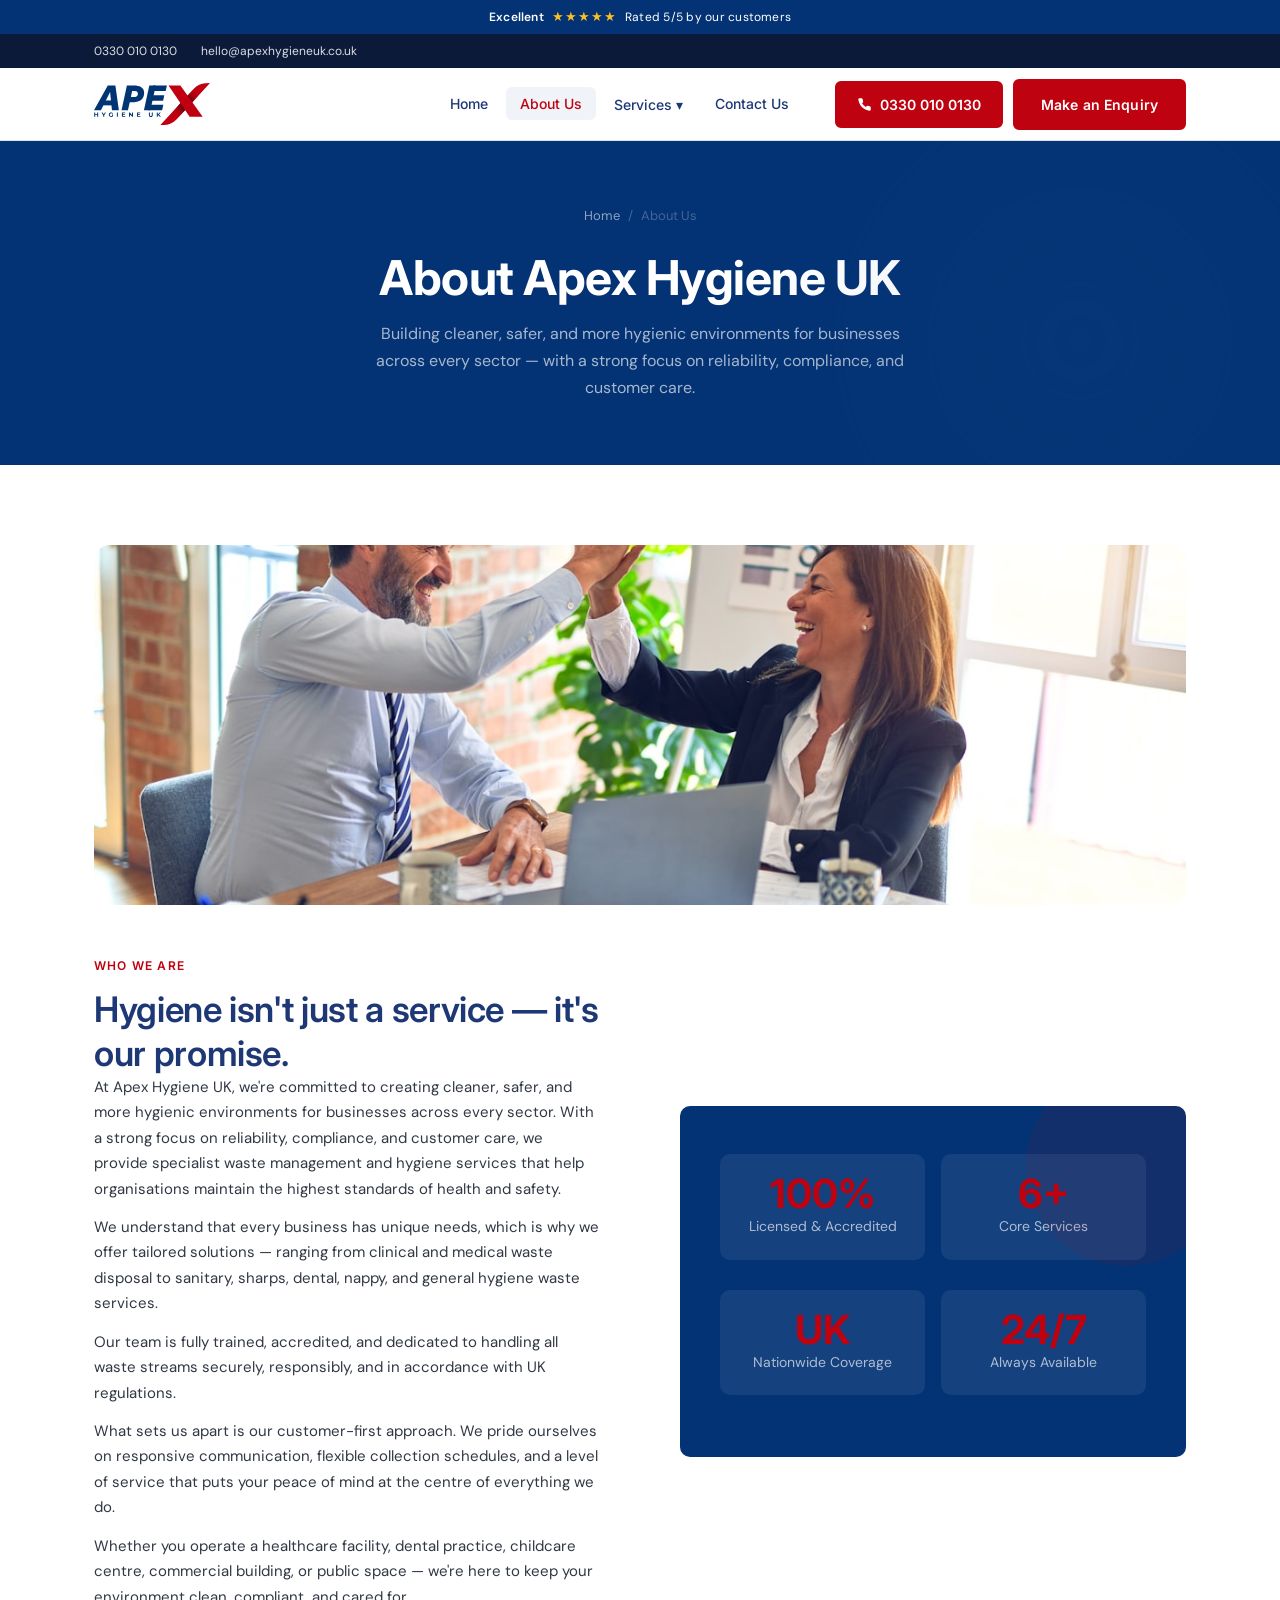
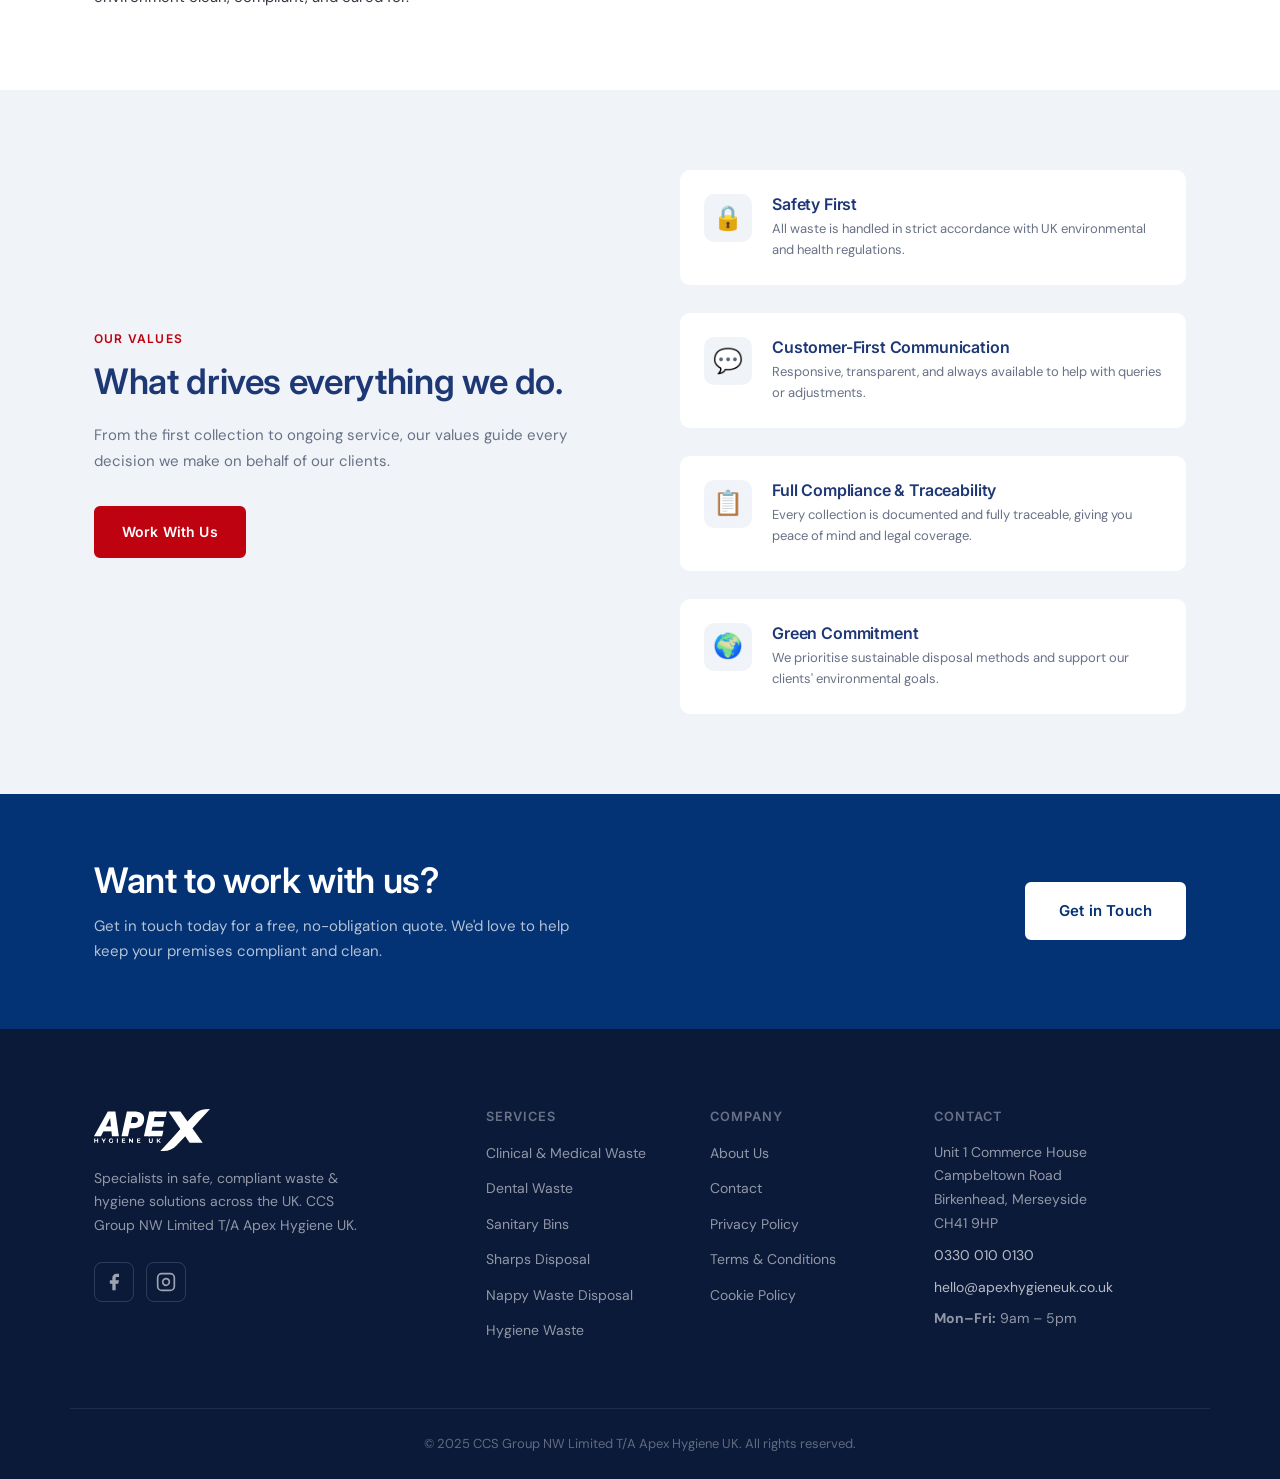
==== commit 2eaac5a1: "Add stock photos, fix duplicate quote buttons, center page headings - Add placeholder stock images t" ====
--- a/pages/about.html
+++ b/pages/about.html
@@ -77,6 +77,7 @@
 
   <section class="about-section">
     <div class="container">
+      <div class="about-image"><img src="../img/team-working.jpg" alt="Apex Hygiene UK team" loading="lazy"></div>
       <div class="about-grid animate-in">
         <div class="about-text">
           <span class="eyebrow">Who We Are</span>
--- a/css/style.css
+++ b/css/style.css
@@ -725,8 +725,21 @@
 .page-hero .breadcrumb a { color: rgba(255,255,255,0.55); }
 .page-hero .breadcrumb a:hover { color: var(--red); }
 .page-hero .breadcrumb span { color: rgba(255,255,255,0.25); }
-.page-hero h1 { color: var(--white); }
-.page-hero p { color: rgba(255,255,255,0.65); max-width: 560px; font-size: 16px; margin-top: 12px; line-height: 1.7; }
+.page-hero h1 { color: var(--white); text-align: center; }
+.page-hero p { color: rgba(255,255,255,0.65); max-width: 560px; font-size: 16px; margin-top: 12px; line-height: 1.7; text-align: center; margin-left: auto; margin-right: auto; }
+.page-hero .breadcrumb { justify-content: center; }
+
+/* Service banner image */
+.service-banner {
+  width: 100%;
+  overflow: hidden;
+}
+.service-banner img {
+  width: 100%;
+  height: 300px;
+  object-fit: cover;
+  display: block;
+}
 
 /* ============================================
    SERVICE PAGE
@@ -738,6 +751,17 @@
   gap: 64px;
   align-items: start;
 }
+.service-content__img {
+  border-radius: var(--radius);
+  overflow: hidden;
+  margin-bottom: 32px;
+}
+.service-content__img img {
+  width: 100%;
+  height: 280px;
+  object-fit: cover;
+  display: block;
+}
 .service-content h2 { margin: 40px 0 16px; }
 .service-content h2:first-child { margin-top: 0; }
 .service-content p { font-size: 16px; color: var(--text-muted); margin-bottom: 20px; }
@@ -781,6 +805,15 @@
 .sidebar-card h4 { color: var(--red); margin-bottom: 14px; font-size: 11px; letter-spacing: 0.1em; text-transform: uppercase; }
 .sidebar-card p { color: rgba(255,255,255,0.75); font-size: 15px; margin-bottom: 24px; }
 .sidebar-card .btn { width: 100%; justify-content: center; }
+.sidebar-card__phone { margin-bottom: 0; }
+.sidebar-card__phone a {
+  color: var(--white);
+  font-family: var(--font-display);
+  font-size: 18px;
+  font-weight: 600;
+  text-decoration: none;
+}
+.sidebar-card__phone a:hover { color: var(--red); }
 .sidebar-links {
   background: var(--mist);
   padding: 32px;
@@ -879,6 +912,17 @@
    ABOUT PAGE
 ============================================ */
 .about-section { padding: 80px 0; }
+.about-image {
+  border-radius: var(--radius-lg);
+  overflow: hidden;
+  margin-bottom: 48px;
+}
+.about-image img {
+  width: 100%;
+  height: 360px;
+  object-fit: cover;
+  display: block;
+}
 .about-grid {
   display: grid;
   grid-template-columns: 1fr 1fr;
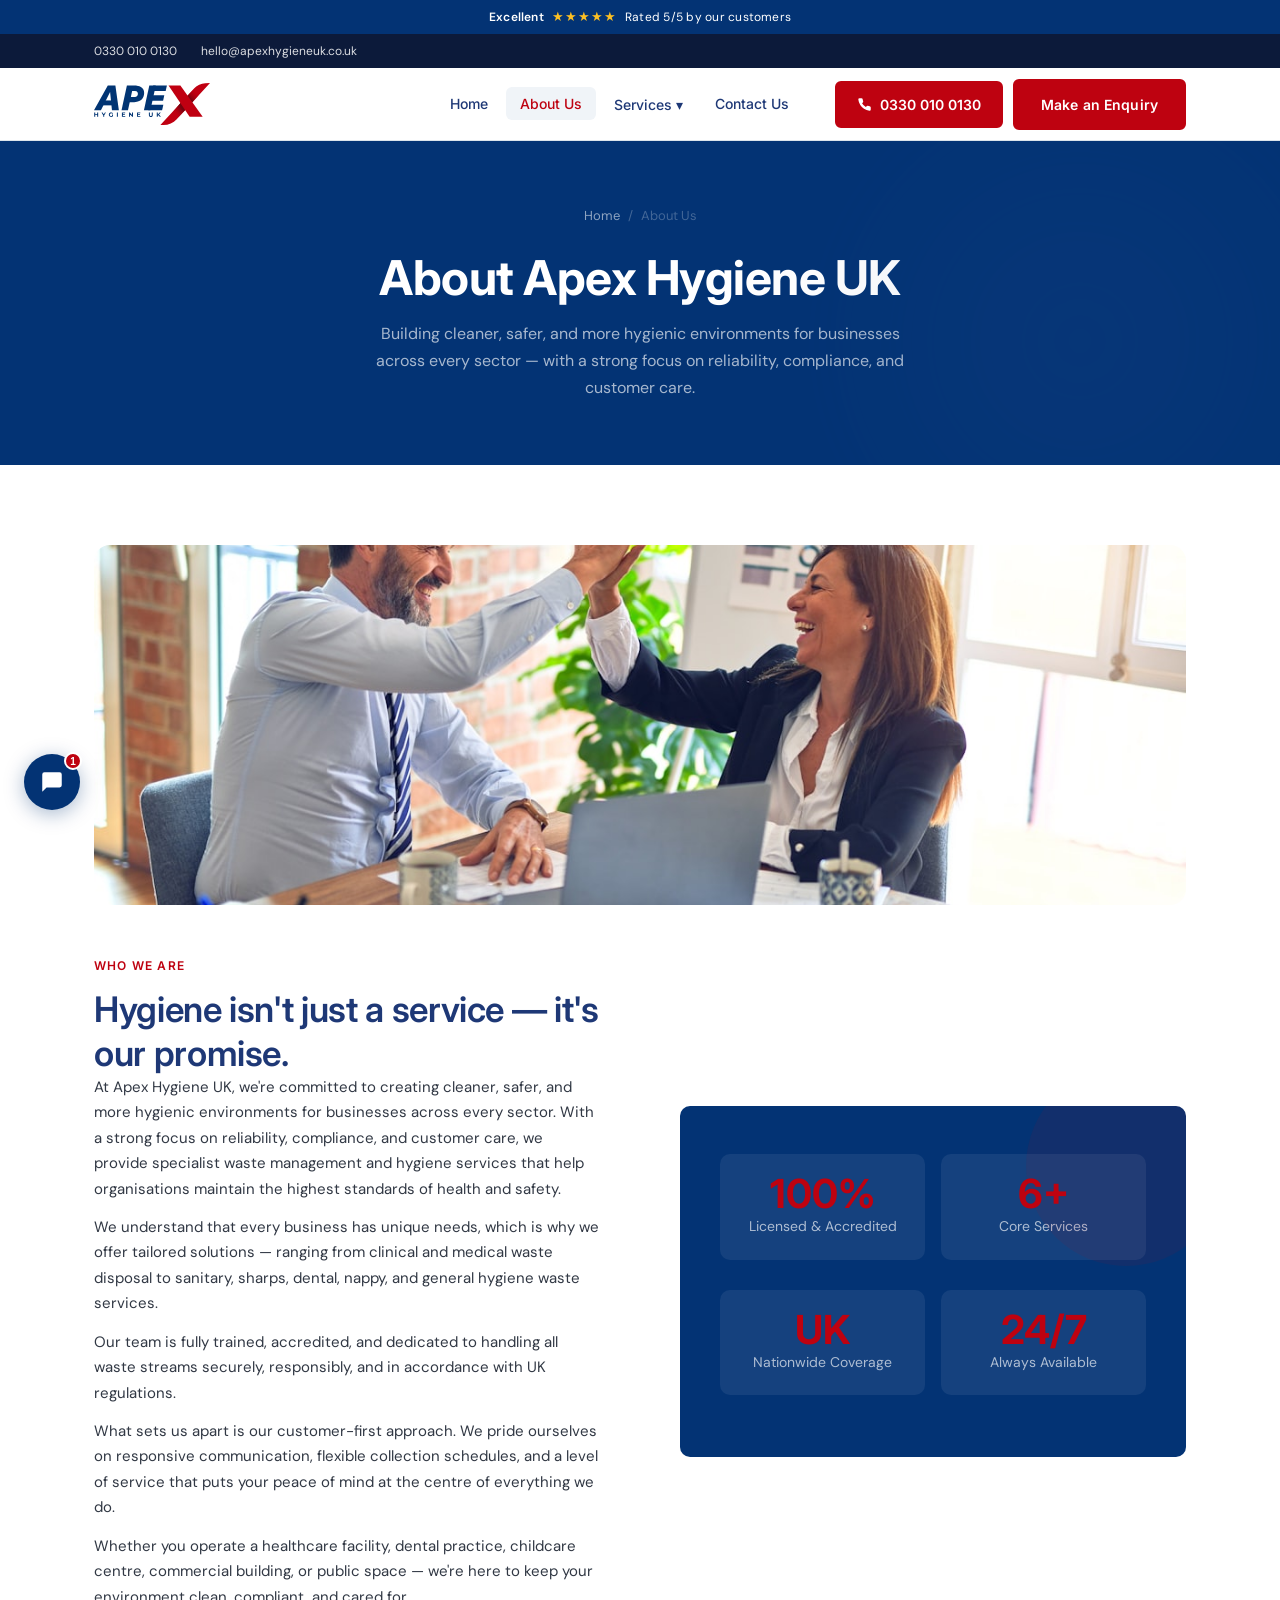
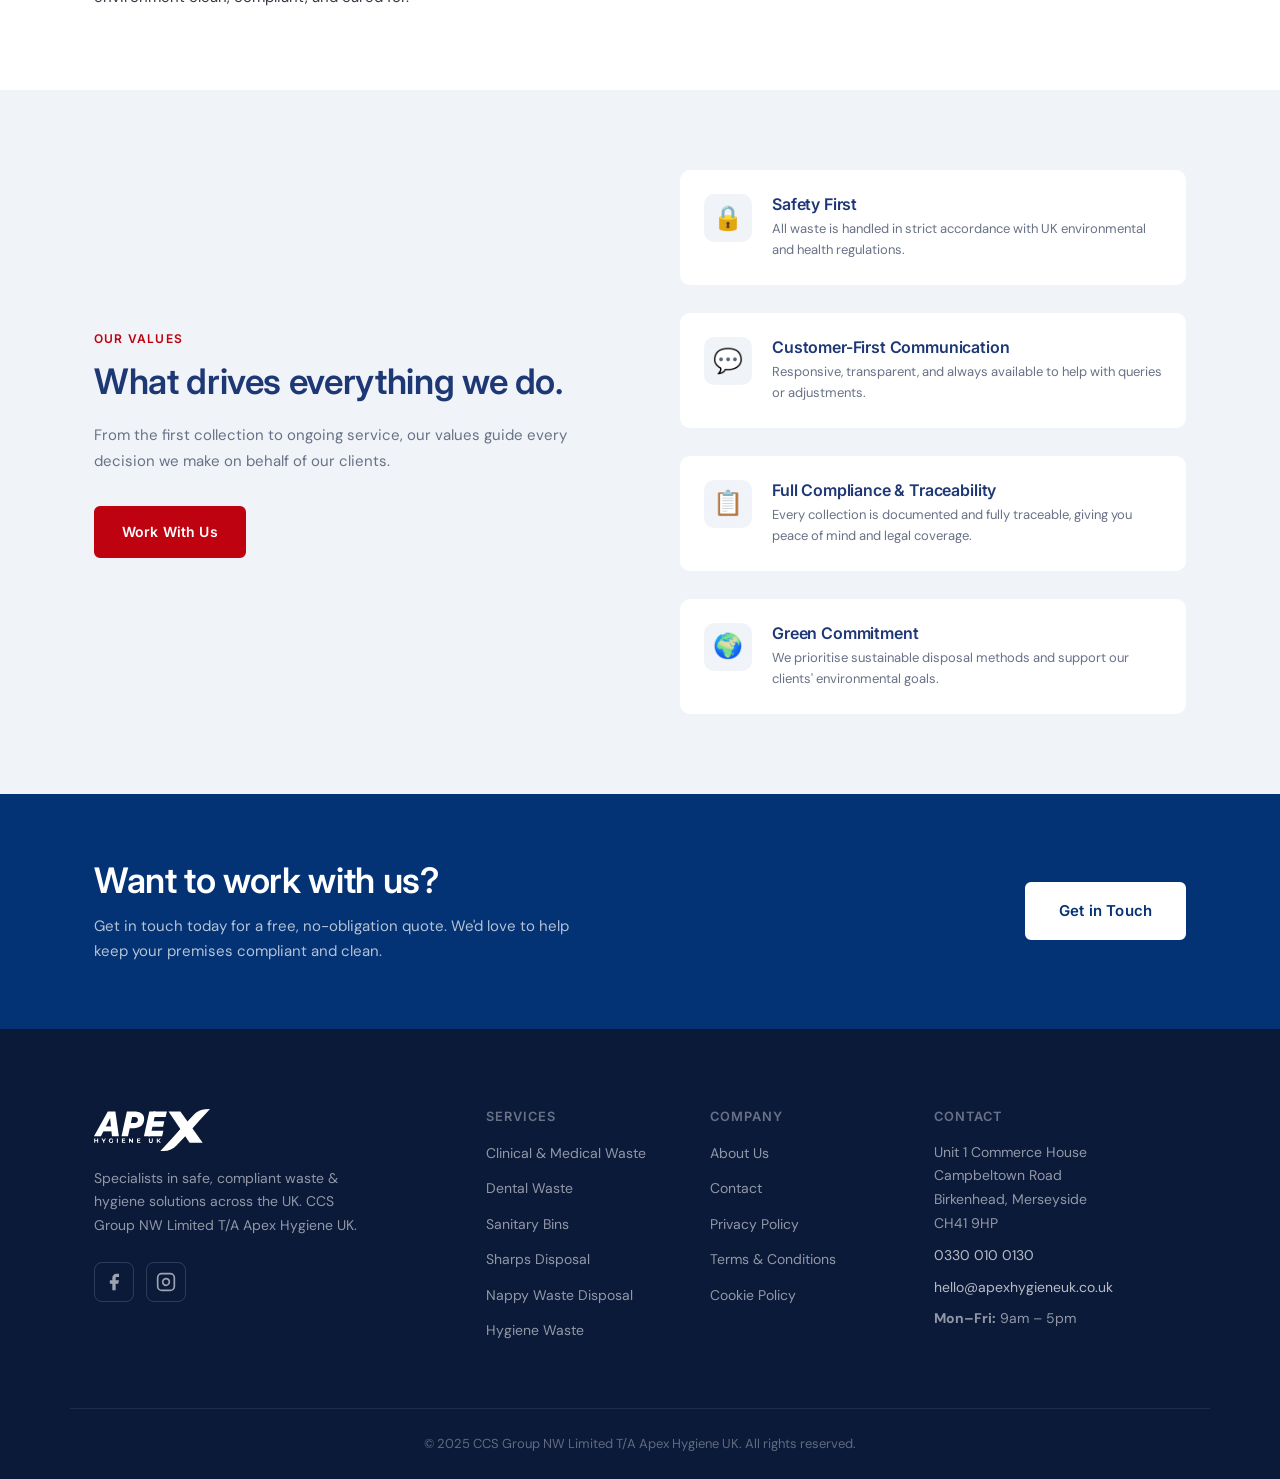
==== commit 5df884e2: "Add FAQ chatbot widget and center hero section - Self-contained chatbot with 20-topic knowledge base" ====
--- a/pages/about.html
+++ b/pages/about.html
@@ -218,5 +218,6 @@
   </footer>
 
   <script src="../js/main.js"></script>
+  <script src="../js/chatbot.js"></script>
 </body>
 </html>
--- a/css/style.css
+++ b/css/style.css
@@ -353,6 +353,14 @@
   background: var(--navy);
   color: var(--white);
 }
+.hero::before {
+  content: '';
+  position: absolute;
+  inset: 0;
+  background: url('../img/hero-bg.jpg') center/cover no-repeat;
+  opacity: 0.18;
+  z-index: 1;
+}
 .hero__bg {
   position: absolute;
   inset: 0;
@@ -380,6 +388,7 @@
   display: flex;
   gap: 24px;
   flex-wrap: wrap;
+  justify-content: center;
   font-size: 13px;
   color: rgba(255,255,255,0.6);
   animation: fadeUp 0.6s 0.4s ease both;
@@ -399,7 +408,9 @@
   position: relative;
   z-index: 2;
   padding: 80px 24px 64px;
-  max-width: 640px;
+  max-width: 700px;
+  margin: 0 auto;
+  text-align: center;
 }
 /* badge removed for cleaner hero */
 .hero__title {
@@ -415,8 +426,8 @@
 .hero__sub {
   font-size: 16px;
   color: rgba(255,255,255,0.72);
-  max-width: 520px;
-  margin-bottom: 36px;
+  max-width: 560px;
+  margin: 0 auto 36px;
   line-height: 1.7;
   animation: fadeUp 0.6s 0.2s ease both;
 }
@@ -424,6 +435,7 @@
   display: flex;
   gap: 12px;
   flex-wrap: wrap;
+  justify-content: center;
   margin-bottom: 32px;
   animation: fadeUp 0.6s 0.3s ease both;
 }
@@ -487,7 +499,6 @@
 .service-card {
   display: flex;
   flex-direction: column;
-  padding: 32px 28px;
   border: 1px solid var(--border);
   border-radius: var(--radius);
   background: var(--white);
@@ -513,22 +524,29 @@
   border-color: var(--navy-light);
 }
 .service-card:hover::before { transform: scaleX(1); }
-.service-card--accent {
-  background: var(--navy);
-  border-color: var(--navy);
-  color: var(--white);
-}
-.service-card--accent h3 { color: var(--white); }
-.service-card--accent p { color: rgba(255,255,255,0.75); }
-.service-card--accent .service-card__link { color: var(--red); }
-.service-card--accent::before { background: var(--red); }
-.service-card__icon {
-  font-size: 28px;
-  margin-bottom: 16px;
+.service-card__img {
+  width: 100%;
+  height: 180px;
+  overflow: hidden;
+}
+.service-card__img img {
+  width: 100%;
+  height: 100%;
+  object-fit: cover;
+  display: block;
+  transition: transform 0.3s ease;
+}
+.service-card:hover .service-card__img img {
+  transform: scale(1.05);
+}
+.service-card__body {
+  padding: 24px 24px 28px;
+  display: flex;
+  flex-direction: column;
+  flex: 1;
 }
 .service-card h3 { margin-bottom: 10px; }
 .service-card p { font-size: 14px; color: var(--text-muted); flex: 1; margin-bottom: 18px; line-height: 1.7; }
-.service-card--accent p { color: rgba(255,255,255,0.75); }
 .service-card__link {
   font-family: var(--font-display);
   font-size: 13px;
@@ -609,21 +627,14 @@
 }
 .testimonial:hover {
   box-shadow: var(--shadow);
-  border-color: var(--teal-light);
-}
-.testimonial--featured {
-  background: var(--navy);
-  border-color: var(--navy);
-  color: var(--white);
-}
-.testimonial--featured p { color: rgba(255,255,255,0.85); }
+  border-color: var(--navy-light);
+}
 .testimonial__stars {
   color: #fbbf24;
   font-size: 16px;
   margin-bottom: 14px;
   letter-spacing: 2px;
 }
-.testimonial--featured .testimonial__stars { color: #fbbf24; }
 .testimonial p {
   font-size: 14px;
   line-height: 1.75;
@@ -636,7 +647,6 @@
   font-family: var(--font-display);
   color: var(--text-muted);
 }
-.testimonial--featured .testimonial__author { color: rgba(255,255,255,0.6); }
 
 /* ============================================
    FOOTER
@@ -1289,6 +1299,7 @@
   .hero__sub { font-size: 14px; }
   .hero__ctas { flex-direction: column; gap: 10px; }
   .hero__ctas .btn { width: 100%; justify-content: center; }
+  .hero__ctas .btn--ghost-light { display: none; } /* floating call bar handles this on mobile */
   .hero__trust { gap: 12px; font-size: 12px; }
 
   /* Quote form mobile */
@@ -1315,6 +1326,12 @@
 
   /* Section header tighter */
   .section__header { margin-bottom: 36px; }
+
+  /* Declutter footer on mobile — hide services column (accessible via nav) */
+  .footer { padding: 48px 0 0; }
+  .footer__inner { gap: 24px; padding-bottom: 32px; }
+  .footer__col:nth-child(2) { display: none; }
+  .footer__brand p { margin: 12px 0 16px; }
 }
 
 @media (max-width: 480px) {
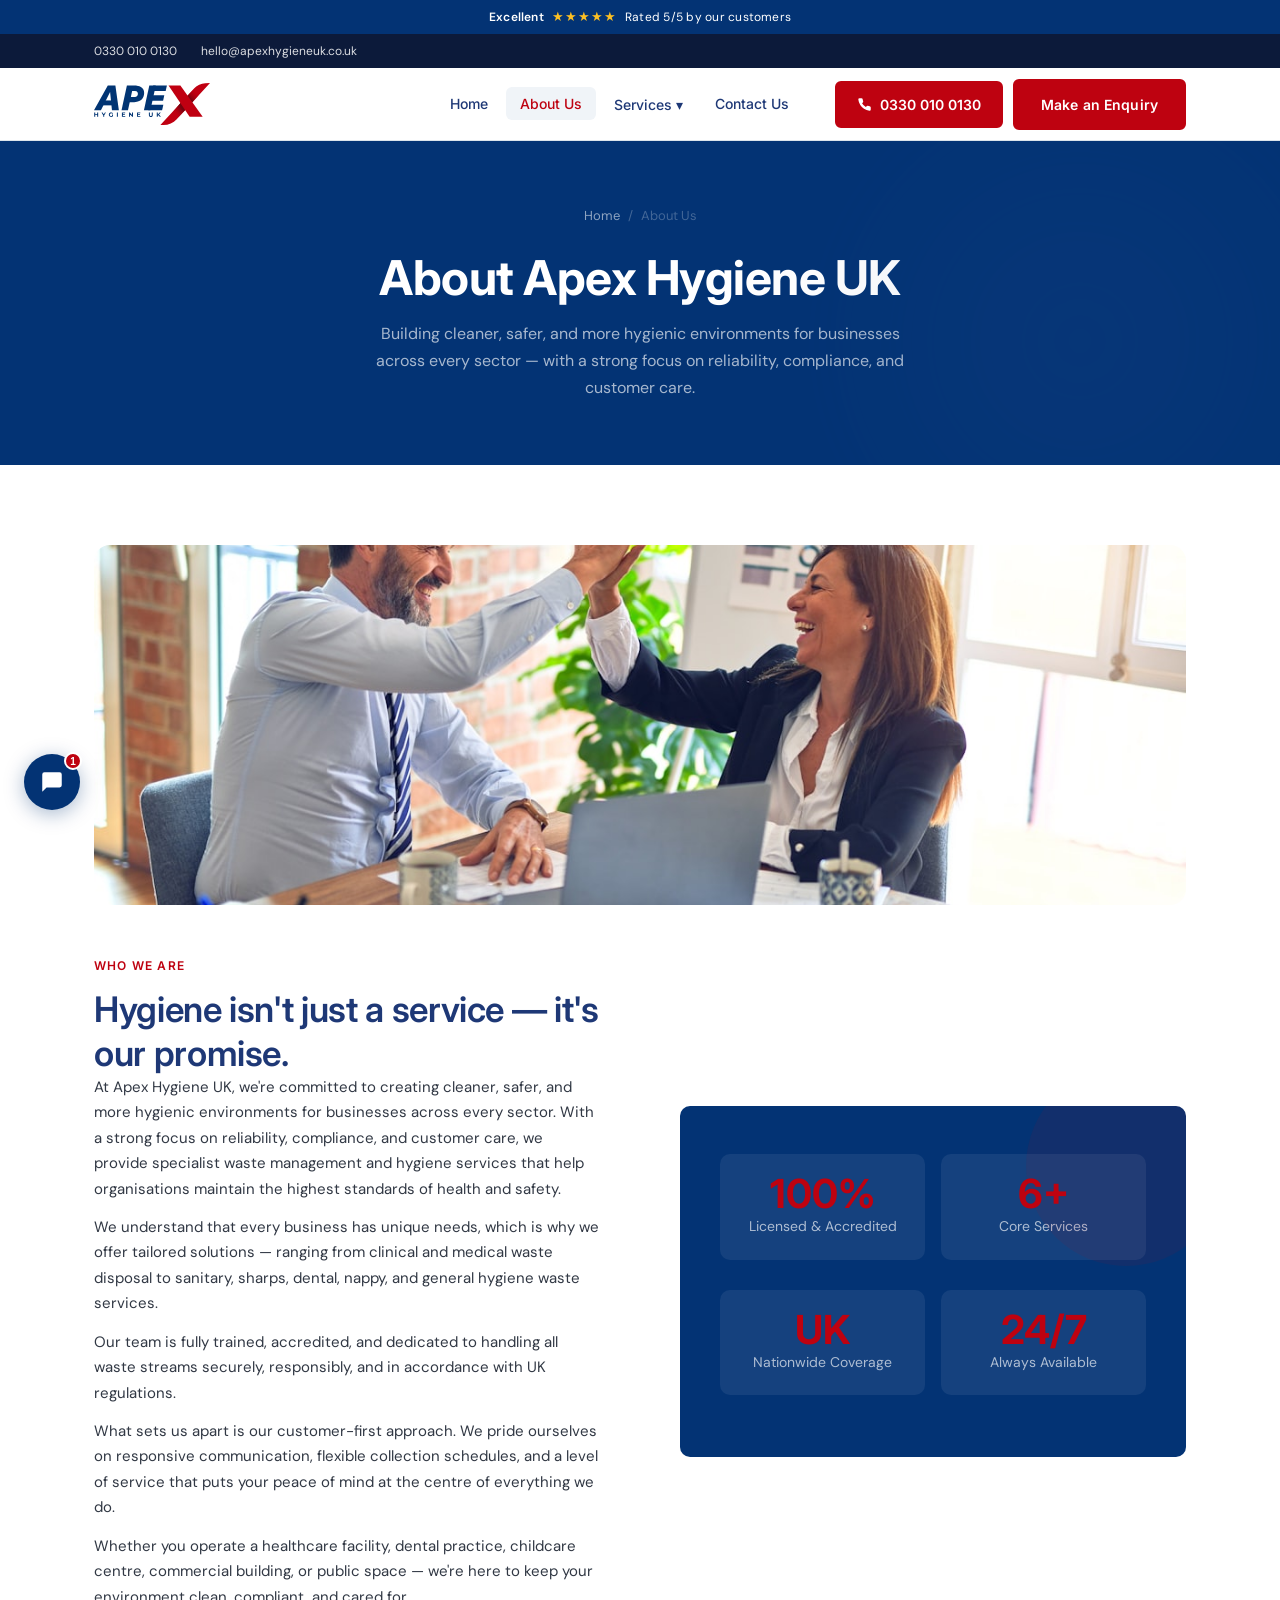
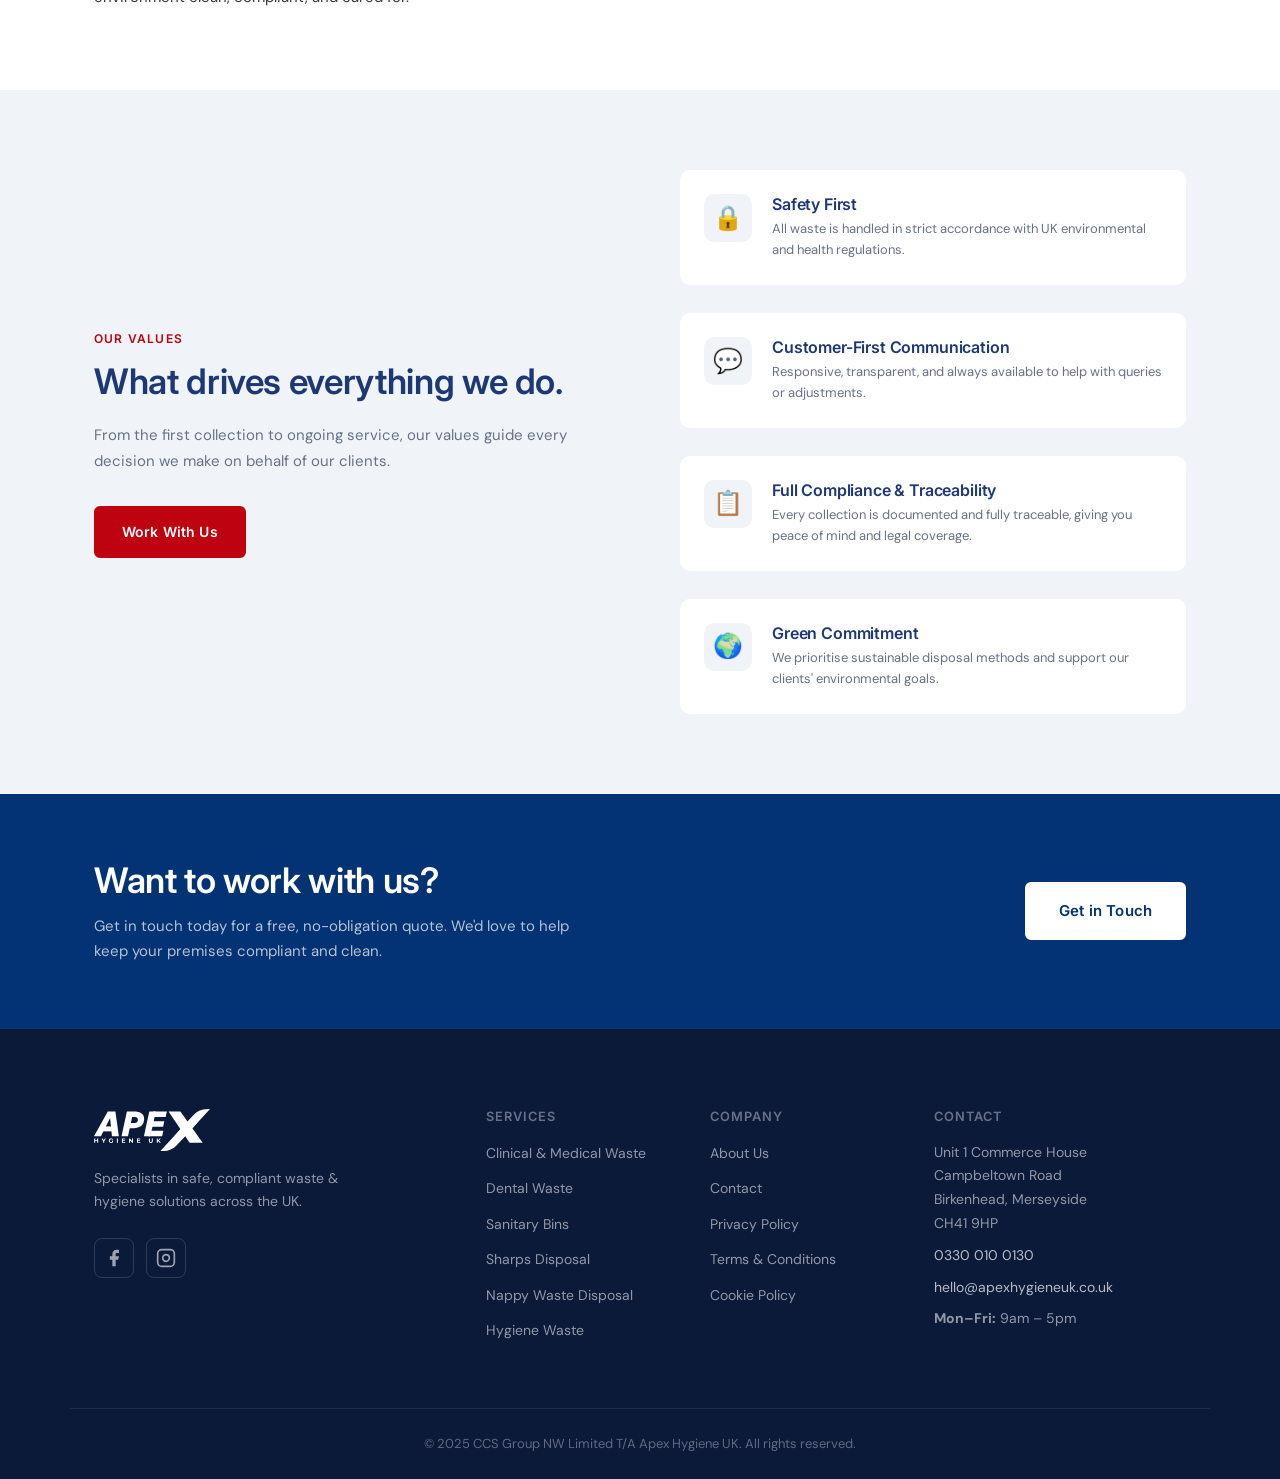
==== commit 7c68fff4: "Remove duplicate company name from footer brand text Co-Authored-By: Claude Opus 4.6 <noreply@anthro" ====
--- a/pages/about.html
+++ b/pages/about.html
@@ -169,7 +169,7 @@
         <a href="../index.html" class="logo logo--light">
           <img src="../img/apex-logo.svg" alt="Apex Hygiene UK" class="logo__img">
         </a>
-        <p>Specialists in safe, compliant waste &amp; hygiene solutions across the UK. CCS Group NW Limited T/A Apex Hygiene UK.</p>
+        <p>Specialists in safe, compliant waste &amp; hygiene solutions across the UK.</p>
         <div class="footer__social">
           <a href="https://facebook.com/" target="_blank" rel="noopener" aria-label="Facebook">
             <svg width="20" height="20" viewBox="0 0 24 24" fill="currentColor"><path d="M18 2h-3a5 5 0 00-5 5v3H7v4h3v8h4v-8h3l1-4h-4V7a1 1 0 011-1h3z"/></svg>
--- a/css/style.css
+++ b/css/style.css
@@ -1302,7 +1302,14 @@
   .hero__ctas .btn--ghost-light { display: none; } /* floating call bar handles this on mobile */
   .hero__trust { gap: 12px; font-size: 12px; }
 
-  /* Quote form mobile */
+  /* Why Us — center on mobile */
+  .why-us__text { text-align: center; }
+  .why-us__text .btn { margin: 0 auto; }
+  .feature { flex-direction: column; align-items: center; text-align: center; }
+
+  /* Quote section — center on mobile */
+  .quote-section__info { text-align: center; }
+  .quote-benefits { align-items: center; }
   .quote-section__inner { grid-template-columns: 1fr; gap: 32px; }
   .quote-form { padding: 24px 20px; }
   .quote-form .form-row { grid-template-columns: 1fr; }
